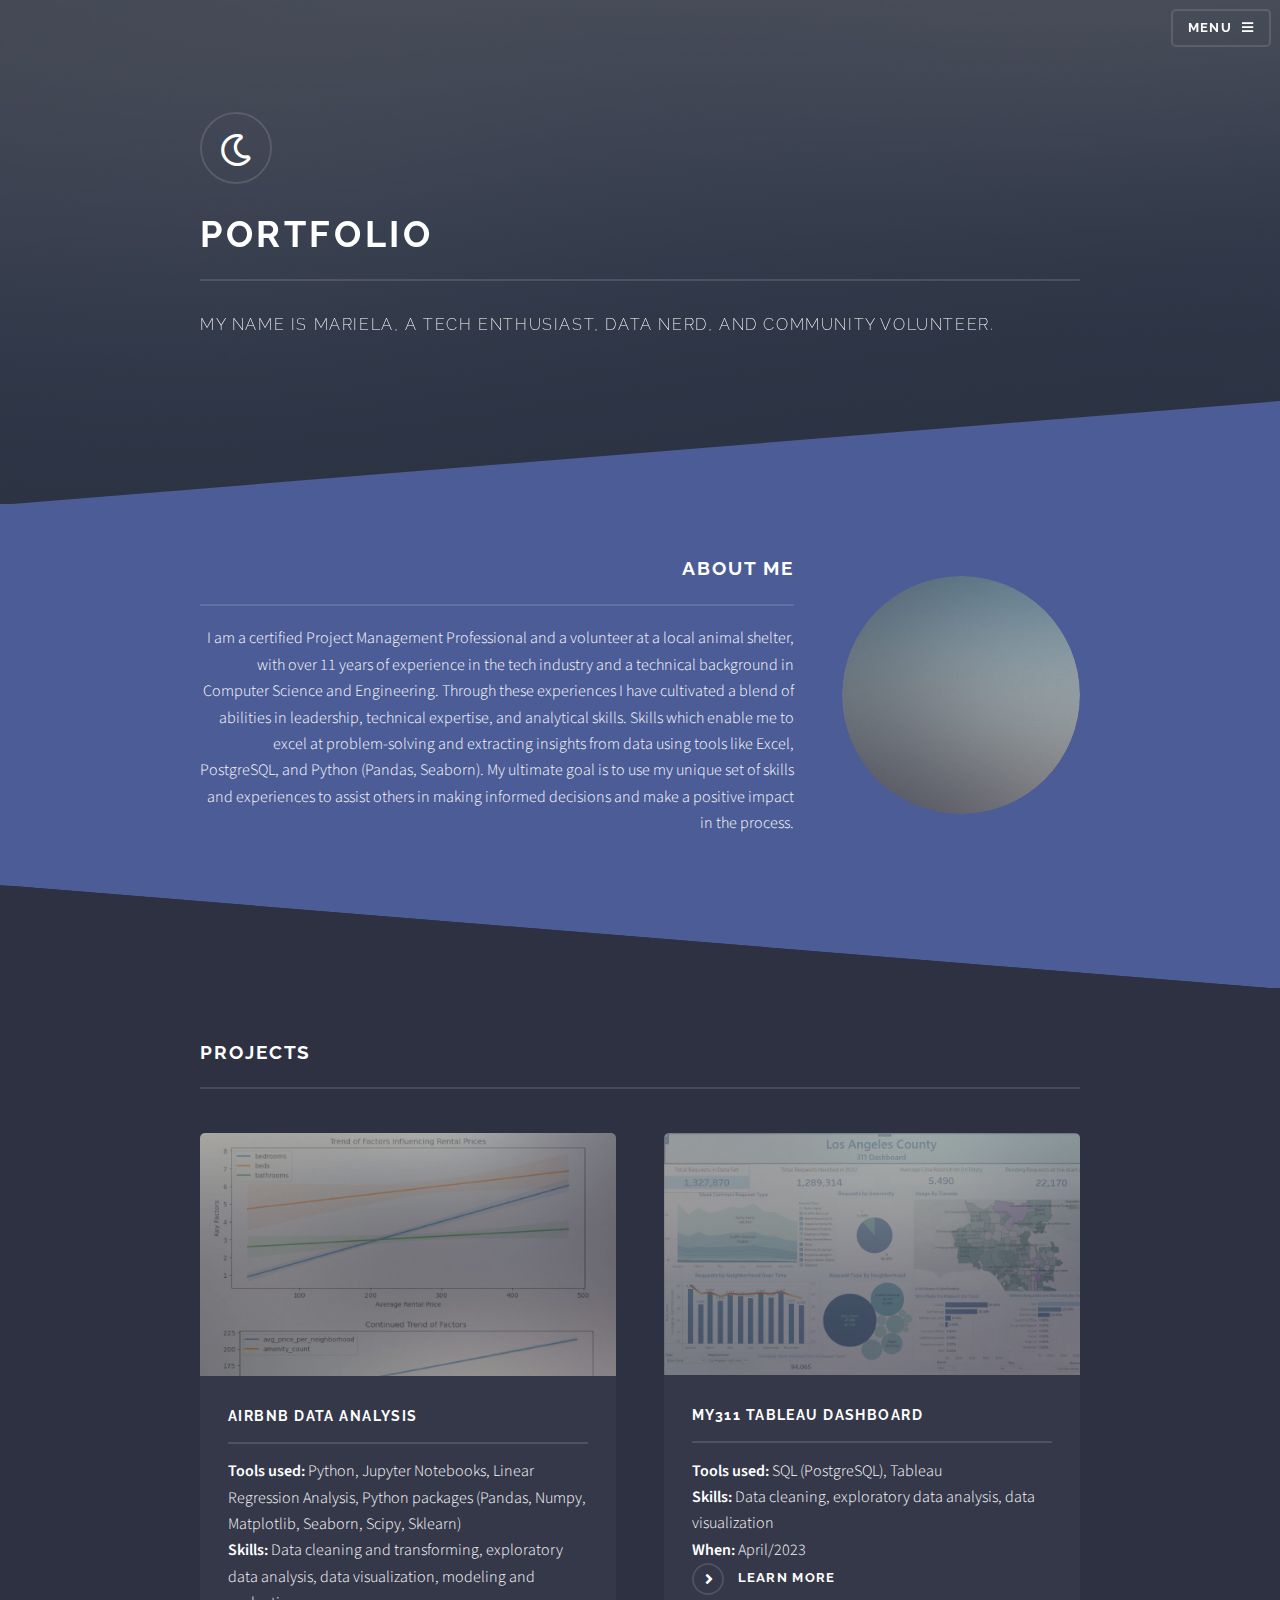
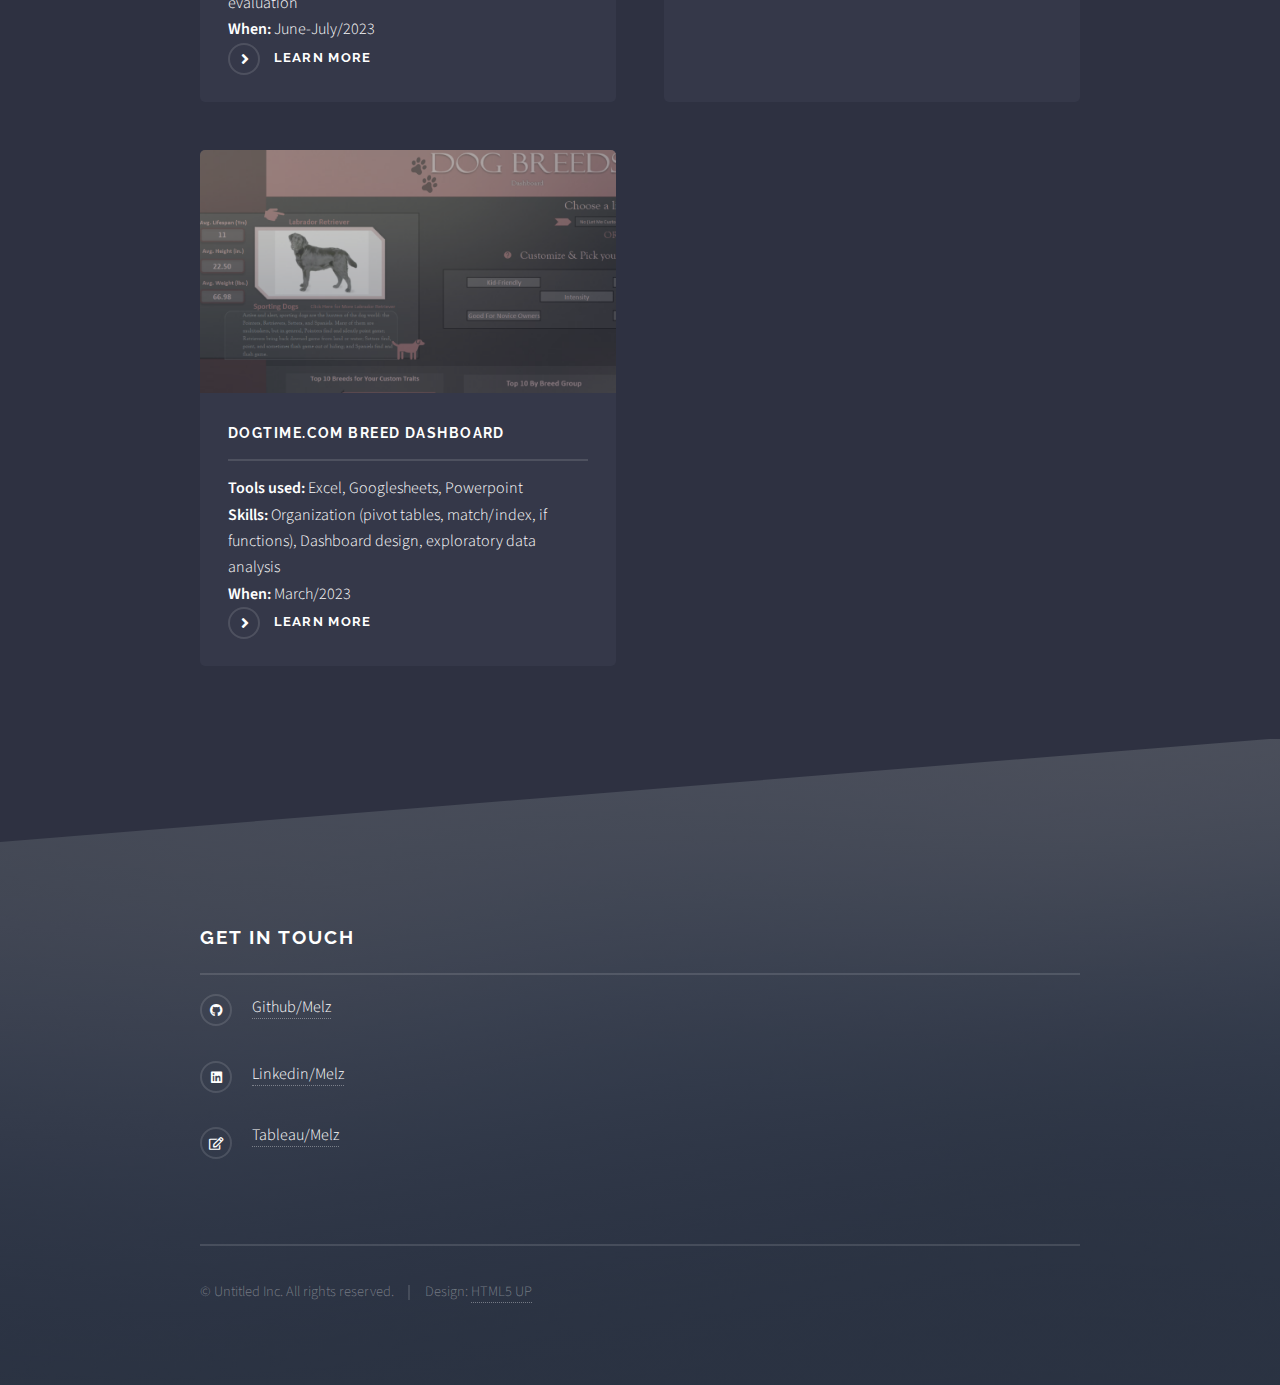
==== index.html @ 2d469fdf "html pages" ====
<!DOCTYPE HTML>
<!--
	Solid State by HTML5 UP
	html5up.net | @ajlkn
	Free for personal and commercial use under the CCA 3.0 license (html5up.net/license)
-->
<html>
	<head>
		<title>Melz Portfolio</title>
		<meta charset="utf-8" />
		<meta name="viewport" content="width=device-width, initial-scale=1, user-scalable=no" />
		<link rel="stylesheet" href="assets/css/main.css" />
		<link rel="stylesheet" href="https://cdnjs.cloudflare.com/ajax/libs/font-awesome/5.15.4/css/all.min.css">
		<noscript><link rel="stylesheet" href="assets/css/noscript.css" /></noscript>
	</head>
	<body class="is-preload">

		<!-- Page Wrapper -->
			<div id="page-wrapper">

				<!-- Header -->
					<header id="header" class="alt">
						<h1><a href="./">Home</a></h1>
						<nav>
							<a href="#menu">Menu</a>
						</nav>
					</header>

				<!-- Menu -->
					<nav id="menu">
						<div class="inner">
							<h2>Menu</h2>
							<ul class="links">
								<li><a href="/">Home</a></li>
								<li><a href="airbnb.html">AirBnB Analysis</a></li>
								<li><a href="my311.html">My311 Dashboard</a></li>
								<li><a href="BreedDashboard.html">DogTime Dashboard</a></li>
								<!-- <li><a href="elements.html">Elements</a></li>-->
								<!--<li><a href="#">Log In</a></li>-->
								<!--<li><a href="#">Sign Up</a></li>-->
							</ul>
							<a href="#" class="close">Close</a>
						</div>
					</nav>

				<!-- Banner -->
					<section id="banner">
						<div class="inner">
							<div class="logo"><span class="icon fa-moon"></span></div>
							<h2>Portfolio</h2>
							<p>My name is Mariela, a tech enthusiast, data nerd, and  community volunteer.</p>
						</div>
					</section>

				<!-- Wrapper -->
					<section id="wrapper">

						<!-- One -->
							<section id="one" class="wrapper spotlight style1">
								<div class="inner">
									<a href="#" class="image"><img src="images/pic02.jpg" alt="" /></a>
									<div class="content">
										<h2 class="major">About Me</h2>
										<p>I am a certified Project Management Professional and a volunteer at a local animal shelter, 
											with over 11 years of experience in the tech industry and a technical background in Computer Science 
											and Engineering. Through these experiences I have cultivated a blend of abilities in leadership, 
											technical expertise, and analytical skills. Skills which enable me to excel at problem-solving and extracting 
											insights from data using tools like Excel, PostgreSQL, and Python (Pandas, Seaborn). My ultimate goal is to use 
											my unique set of skills and experiences to assist others in making informed decisions and make a positive impact
											in the process.</p>
										<!--<a href="#" class="special">Learn more</a>-->
									</div>
								</div>
							</section>

						<!-- Two -->
							<!--<section id="two" class="wrapper alt spotlight style2">
								<div class="inner">
									<a href="#" class="image"><img src="images/pic02.jpg" alt="" /></a>
									<div class="content">
										<h2 class="major">Tempus adipiscing</h2>
										<p>Lorem ipsum dolor sit amet, etiam lorem adipiscing elit. Cras turpis ante, nullam sit amet turpis non, sollicitudin posuere urna. Mauris id tellus arcu. Nunc vehicula id nulla dignissim dapibus. Nullam ultrices, neque et faucibus viverra, ex nulla cursus.</p>
										<a href="#" class="special">Learn more</a>
									</div>
								</div>
							</section>-->

						<!-- Three -->
							<!--<section id="three" class="wrapper spotlight style3">
								<div class="inner">
									<a href="#" class="image"><img src="images/pic03.jpg" alt="" /></a>
									<div class="content">
										<h2 class="major">Nullam dignissim</h2>
										<p>Lorem ipsum dolor sit amet, etiam lorem adipiscing elit. Cras turpis ante, nullam sit amet turpis non, sollicitudin posuere urna. Mauris id tellus arcu. Nunc vehicula id nulla dignissim dapibus. Nullam ultrices, neque et faucibus viverra, ex nulla cursus.</p>
										<a href="#" class="special">Learn more</a>
									</div>
								</div>
							</section>-->

						<!-- Four -->
							<section id="four" class="wrapper alt style1">
								<div class="inner">
									<h2 class="major">Projects</h2>
									<!--<p>Cras mattis ante fermentum, malesuada neque vitae, eleifend erat. Phasellus non pulvinar erat. 
										Fusce tincidunt, nisl eget mattis egestas, purus ipsum consequat orci, sit amet lobortis lorem 
										lacus in tellus. Sed ac elementum arcu. Quisque placerat auctor laoreet.</p>-->
									<section class="features">
										<article>
											<a href="#"  target="_blank" class="image"><img src="images/airbnblogo2.png" alt="" /></a>
											<h3 class="major">AirBnb Data Analysis</h3>
											<b>Tools used:</b> Python, Jupyter Notebooks, Linear Regression Analysis, Python packages (Pandas, Numpy, Matplotlib, Seaborn, Scipy, Sklearn)
											<br><b>Skills:</b> Data cleaning and transforming, exploratory data analysis, data visualization, modeling and evaluation
											<br><b>When:</b> June-July/2023
											<a href="airbnb.html"  target="_blank" class="special">Learn more</a>
										</article>
										<article>
											<a href="https://public.tableau.com/app/profile/mariela.lopez/viz/my311_16806664034940/Dashboard1"  target="_blank" class="image"><img src="images/my311logo.png" alt="" /></a>
											<h3 class="major">My311 Tableau Dashboard</h3>
											<b>Tools used:</b> SQL (PostgreSQL), Tableau
											<br><b>Skills:</b> Data cleaning, exploratory data analysis, data visualization
											<br><b>When:</b> April/2023
											<a href="my311.html"  target="_blank" class="special">Learn more</a>
										</article>
										<article>
											<a href="BreedDashboard.html" target="_blank" class="image"><img src="images/DBlogo.png" alt="" /></a>
											<h3 class="major">DogTime.com Breed Dashboard</h3>
											<b>Tools used:</b> Excel, Googlesheets, Powerpoint
											<br><b>Skills:</b> Organization (pivot tables, match/index, if functions), Dashboard design, exploratory data analysis
											<br><b>When:</b> March/2023
											<a href="BreedDashboard.html"  target="_blank" class="special">Learn more</a>
										</article>
										<!--<article>
											<a href="#" class="image"><img src="images/pic07.jpg" alt="" /></a>
											<h3 class="major">Fusce consequat</h3>
											<p>Lorem ipsum dolor sit amet, consectetur adipiscing vehicula id nulla dignissim dapibus ultrices.</p>
											<a href="#" class="special">Learn more</a>
										</article>-->
									</section>
									<!-- <ul class="actions">
										<li><a href="#" class="button">Browse All</a></li>
									</ul>-->
								</div>
							</section>

					</section>

				<!-- Footer -->
					<section id="footer">
						<div class="inner">
							<h2 class="major">Get in touch</h2>
							<!--<p>Cras mattis ante fermentum, malesuada neque vitae, eleifend erat. Phasellus non pulvinar erat. Fusce tincidunt, nisl eget mattis egestas, purus ipsum consequat orci, sit amet lobortis lorem lacus in tellus. Sed ac elementum arcu. Quisque placerat auctor laoreet.</p>-->
							<!--<form method="post" action="#">
								<div class="fields">
									<div class="field">
										<label for="name">Name</label>
										<input type="text" name="name" id="name" />
									</div>
									<div class="field">
										<label for="email">Email</label>
										<input type="email" name="email" id="email" />
									</div>
									<div class="field">
										<label for="message">Message</label>
										<textarea name="message" id="message" rows="4"></textarea>
									</div>
								</div>
								<ul class="actions">
									<li><input type="submit" value="Send Message" /></li>
								</ul>
							</form>-->
							<ul class="contact">
								<!--<li class="icon solid fa-home">
									Untitled Inc<br />
									1234 Somewhere Road Suite #2894<br />
									Nashville, TN 00000-0000
								</li>-->
								<!--<li class="icon solid fa-phone">(000) 000-0000</li>-->
								<li class="icon brands fa-github"><a href="https://github.com/mlopez417">Github/Melz</a></li>
								<li class="icon brands fa-linkedin"><a href="https://www.linkedin.com/in/mariela-e-lopez/">Linkedin/Melz</a></li>
								<li class="icon fal fa-edit"><a href="https://public.tableau.com/app/profile/mariela.lopez">Tableau/Melz</a></li>
								<!--<li class="icon brands fa-facebook-f"><a href="#">facebook.com/untitled-tld</a></li>
								<li class="icon brands fa-instagram"><a href="#">instagram.com/untitled-tld</a></li>-->
							</ul>
							<ul class="copyright">
								<li>&copy; Untitled Inc. All rights reserved.</li><li>Design: <a href="http://html5up.net">HTML5 UP</a></li>
							</ul>
						</div>
					</section>

			</div>

		<!-- Scripts -->
			<script src="assets/js/jquery.min.js"></script>
			<script src="assets/js/jquery.scrollex.min.js"></script>
			<script src="assets/js/browser.min.js"></script>
			<script src="assets/js/breakpoints.min.js"></script>
			<script src="assets/js/util.js"></script>
			<script src="assets/js/main.js"></script>

	</body>
</html>
---- assets/css/main.css ----
@import url(fontawesome-all.min.css);
@import url("https://fonts.googleapis.com/css?family=Raleway:200,700|Source+Sans+Pro:300,600,300italic,600italic");

/*
	Solid State by HTML5 UP
	html5up.net | @ajlkn
	Free for personal and commercial use under the CCA 3.0 license (html5up.net/license)
*/

html, body, div, span, applet, object,
iframe, h1, h2, h3, h4, h5, h6, p, blockquote,
pre, a, abbr, acronym, address, big, cite,
code, del, dfn, em, img, ins, kbd, q, s, samp,
small, strike, strong, sub, sup, tt, var, b,
u, i, center, dl, dt, dd, ol, ul, li, fieldset,
form, label, legend, table, caption, tbody,
tfoot, thead, tr, th, td, article, aside,
canvas, details, embed, figure, figcaption,
footer, header, hgroup, menu, nav, output, ruby,
section, summary, time, mark, audio, video {
	margin: 0;
	padding: 0;
	border: 0;
	font-size: 100%;
	font: inherit;
	vertical-align: baseline;}

article, aside, details, figcaption, figure,
footer, header, hgroup, menu, nav, section {
	display: block;}

body {
	line-height: 1;
}

ol, ul {
	list-style: none;
}

blockquote, q {
	quotes: none;
}

	blockquote:before, blockquote:after, q:before, q:after {
		content: '';
		content: none;
	}

table {
	border-collapse: collapse;
	border-spacing: 0;
}

body {
	-webkit-text-size-adjust: none;
}

mark {
	background-color: transparent;
	color: inherit;
}

input::-moz-focus-inner {
	border: 0;
	padding: 0;
}

input, select, textarea {
	-moz-appearance: none;
	-webkit-appearance: none;
	-ms-appearance: none;
	appearance: none;
}

/* Basic */

	@-ms-viewport {
		width: device-width;
	}

	body {
		-ms-overflow-style: scrollbar;
	}

	@media screen and (max-width: 480px) {

		html, body {
			min-width: 320px;
		}

	}

	html {
		box-sizing: border-box;
	}

	*, *:before, *:after {
		box-sizing: inherit;
	}

	body {
		background-color: #2e3141;
		background-image: linear-gradient(to top, rgba(46, 49, 65, 0.8), rgba(46, 49, 65, 0.8)), url("../../images/Bannerimg3.jpg");
		background-size: auto,
 cover;
		background-attachment: fixed,
 fixed;
		background-position: center,
 center;
	}

		body.is-preload *, body.is-preload *:before, body.is-preload *:after {
			-moz-animation: none !important;
			-webkit-animation: none !important;
			-ms-animation: none !important;
			animation: none !important;
			-moz-transition: none !important;
			-webkit-transition: none !important;
			-ms-transition: none !important;
			transition: none !important;
		}

/* Type */

	body, input, select, textarea {
		color: #ffffff;
		font-family: "Source Sans Pro", Helvetica, sans-serif;
		font-size: 16.5pt;
		font-weight: 300;
		line-height: 1.65;
	}

		@media screen and (max-width: 1680px) {

			body, input, select, textarea {
				font-size: 13pt;
			}

		}

		@media screen and (max-width: 1280px) {

			body, input, select, textarea {
				font-size: 12pt;
			}

		}

		@media screen and (max-width: 980px) {

			body, input, select, textarea {
				font-size: 12pt;
			}

		}

		@media screen and (max-width: 736px) {

			body, input, select, textarea {
				font-size: 12pt;
			}

		}

		@media screen and (max-width: 480px) {

			body, input, select, textarea {
				font-size: 12pt;
			}

		}

	a {
		-moz-transition: color 0.2s ease-in-out, border-bottom-color 0.2s ease-in-out;
		-webkit-transition: color 0.2s ease-in-out, border-bottom-color 0.2s ease-in-out;
		-ms-transition: color 0.2s ease-in-out, border-bottom-color 0.2s ease-in-out;
		transition: color 0.2s ease-in-out, border-bottom-color 0.2s ease-in-out;
		border-bottom: dotted 1px rgba(255, 255, 255, 0.35);
		color: #ffffff;
		text-decoration: none;
	}

		a:hover {
			border-bottom-color: transparent;
			color: #ffffff !important;
		}

		a.special:not(.button) {
			text-decoration: none;
			border-bottom: 0;
			display: block;
			font-family: Raleway, Helvetica, sans-serif;
			font-size: 0.8em;
			font-weight: 700;
			letter-spacing: 0.1em;
			margin: 0 0 2em 0;
			text-transform: uppercase;
		}

			a.special:not(.button):before {
				-moz-osx-font-smoothing: grayscale;
				-webkit-font-smoothing: antialiased;
				display: inline-block;
				font-style: normal;
				font-variant: normal;
				text-rendering: auto;
				line-height: 1;
				text-transform: none !important;
				font-family: 'Font Awesome 5 Free';
				font-weight: 900;
			}

			a.special:not(.button):before {
				-moz-transition: background-color 0.2s ease-in-out;
				-webkit-transition: background-color 0.2s ease-in-out;
				-ms-transition: background-color 0.2s ease-in-out;
				transition: background-color 0.2s ease-in-out;
				border-radius: 100%;
				border: solid 2px rgba(255, 255, 255, 0.125);
				content: '\f105';
				display: inline-block;
				font-size: 1.25em;
				height: 2em;
				line-height: 1.75em;
				margin-right: 0.85em;
				text-align: center;
				text-indent: 0.15em;
				vertical-align: middle;
				width: 2em;
			}

			a.special:not(.button):hover:before {
				background-color: rgba(255, 255, 255, 0.025);
			}

			a.special:not(.button):active:before {
				background-color: rgba(255, 255, 255, 0.075);
			}

	strong, b {
		color: #ffffff;
		font-weight: 600;
	}

	em, i {
		font-style: italic;
	}

	p {
		margin: 0 0 2em 0;
	}

	h1, h2, h3, h4, h5, h6 {
		color: #ffffff;
		font-family: Raleway, Helvetica, sans-serif;
		font-weight: 700;
		letter-spacing: 0.1em;
		margin: 0 0 1em 0;
		text-transform: uppercase;
	}

		h1 a, h2 a, h3 a, h4 a, h5 a, h6 a {
			color: inherit;
			text-decoration: none;
			border-bottom: 0;
		}

		h1 span, h2 span, h3 span, h4 span, h5 span, h6 span {
			font-weight: 200;
		}

		h1.major, h2.major, h3.major, h4.major, h5.major, h6.major {
			padding-bottom: 1em;
			border-bottom: solid 2px rgba(255, 255, 255, 0.125);
		}

	h2 {
		font-size: 1.2em;
	}

	h3 {
		font-size: 0.9em;
	}

	h4 {
		font-size: 0.7em;
	}

	h5 {
		font-size: 0.7em;
	}

	h6 {
		font-size: 0.7em;
	}

	@media screen and (max-width: 736px) {

		h2 {
			font-size: 1em;
		}

		h3 {
			font-size: 0.8em;
		}

	}

	sub {
		font-size: 0.8em;
		position: relative;
		top: 0.5em;
	}

	sup {
		font-size: 0.8em;
		position: relative;
		top: -0.5em;
	}

	blockquote {
		border-left: solid 4px rgba(255, 255, 255, 0.125);
		font-style: italic;
		margin: 0 0 2em 0;
		padding: 0.5em 0 0.5em 2em;
	}

	code {
		background: rgba(255, 255, 255, 0.025);
		border-radius: 5px;
		border: solid 2px rgba(255, 255, 255, 0.125);
		font-family: "Courier New", monospace;
		font-size: 0.9em;
		margin: 0 0.25em;
		padding: 0.25em 0.65em;
	}

	pre {
		-webkit-overflow-scrolling: touch;
		font-family: "Courier New", monospace;
		font-size: 0.9em;
		margin: 0 0 2em 0;
	}

		pre code {
			display: block;
			line-height: 1.75em;
			padding: 1em 1.5em;
			overflow-x: auto;
		}

	hr {
		border: 0;
		border-bottom: solid 2px rgba(255, 255, 255, 0.125);
		margin: 2.5em 0;
	}

		hr.major {
			margin: 4em 0;
		}

	.align-left {
		text-align: left;
	}

	.align-center {
		text-align: center;
	}

	.align-right {
		text-align: right;
	}

/* Row */

	.row {
		display: flex;
		flex-wrap: wrap;
		box-sizing: border-box;
		align-items: stretch;
	}

		.row > * {
			box-sizing: border-box;
		}

		.row.gtr-uniform > * > :last-child {
			margin-bottom: 0;
		}

		.row.aln-left {
			justify-content: flex-start;
		}

		.row.aln-center {
			justify-content: center;
		}

		.row.aln-right {
			justify-content: flex-end;
		}

		.row.aln-top {
			align-items: flex-start;
		}

		.row.aln-middle {
			align-items: center;
		}

		.row.aln-bottom {
			align-items: flex-end;
		}

		.row > .imp {
			order: -1;
		}

		.row > .col-1 {
			width: 8.33333%;
		}

		.row > .off-1 {
			margin-left: 8.33333%;
		}

		.row > .col-2 {
			width: 16.66667%;
		}

		.row > .off-2 {
			margin-left: 16.66667%;
		}

		.row > .col-3 {
			width: 25%;
		}

		.row > .off-3 {
			margin-left: 25%;
		}

		.row > .col-4 {
			width: 33.33333%;
		}

		.row > .off-4 {
			margin-left: 33.33333%;
		}

		.row > .col-5 {
			width: 41.66667%;
		}

		.row > .off-5 {
			margin-left: 41.66667%;
		}

		.row > .col-6 {
			width: 50%;
		}

		.row > .off-6 {
			margin-left: 50%;
		}

		.row > .col-7 {
			width: 58.33333%;
		}

		.row > .off-7 {
			margin-left: 58.33333%;
		}

		.row > .col-8 {
			width: 66.66667%;
		}

		.row > .off-8 {
			margin-left: 66.66667%;
		}

		.row > .col-9 {
			width: 75%;
		}

		.row > .off-9 {
			margin-left: 75%;
		}

		.row > .col-10 {
			width: 83.33333%;
		}

		.row > .off-10 {
			margin-left: 83.33333%;
		}

		.row > .col-11 {
			width: 91.66667%;
		}

		.row > .off-11 {
			margin-left: 91.66667%;
		}

		.row > .col-12 {
			width: 100%;
		}

		.row > .off-12 {
			margin-left: 100%;
		}

		.row.gtr-0 {
			margin-top: 0;
			margin-left: 0em;
		}

			.row.gtr-0 > * {
				padding: 0 0 0 0em;
			}

			.row.gtr-0.gtr-uniform {
				margin-top: 0em;
			}

				.row.gtr-0.gtr-uniform > * {
					padding-top: 0em;
				}

		.row.gtr-25 {
			margin-top: 0;
			margin-left: -0.4375em;
		}

			.row.gtr-25 > * {
				padding: 0 0 0 0.4375em;
			}

			.row.gtr-25.gtr-uniform {
				margin-top: -0.4375em;
			}

				.row.gtr-25.gtr-uniform > * {
					padding-top: 0.4375em;
				}

		.row.gtr-50 {
			margin-top: 0;
			margin-left: -0.875em;
		}

			.row.gtr-50 > * {
				padding: 0 0 0 0.875em;
			}

			.row.gtr-50.gtr-uniform {
				margin-top: -0.875em;
			}

				.row.gtr-50.gtr-uniform > * {
					padding-top: 0.875em;
				}

		.row {
			margin-top: 0;
			margin-left: -1.75em;
		}

			.row > * {
				padding: 0 0 0 1.75em;
			}

			.row.gtr-uniform {
				margin-top: -1.75em;
			}

				.row.gtr-uniform > * {
					padding-top: 1.75em;
				}

		.row.gtr-150 {
			margin-top: 0;
			margin-left: -2.625em;
		}

			.row.gtr-150 > * {
				padding: 0 0 0 2.625em;
			}

			.row.gtr-150.gtr-uniform {
				margin-top: -2.625em;
			}

				.row.gtr-150.gtr-uniform > * {
					padding-top: 2.625em;
				}

		.row.gtr-200 {
			margin-top: 0;
			margin-left: -3.5em;
		}

			.row.gtr-200 > * {
				padding: 0 0 0 3.5em;
			}

			.row.gtr-200.gtr-uniform {
				margin-top: -3.5em;
			}

				.row.gtr-200.gtr-uniform > * {
					padding-top: 3.5em;
				}

		@media screen and (max-width: 1680px) {

			.row {
				display: flex;
				flex-wrap: wrap;
				box-sizing: border-box;
				align-items: stretch;
			}

				.row > * {
					box-sizing: border-box;
				}

				.row.gtr-uniform > * > :last-child {
					margin-bottom: 0;
				}

				.row.aln-left {
					justify-content: flex-start;
				}

				.row.aln-center {
					justify-content: center;
				}

				.row.aln-right {
					justify-content: flex-end;
				}

				.row.aln-top {
					align-items: flex-start;
				}

				.row.aln-middle {
					align-items: center;
				}

				.row.aln-bottom {
					align-items: flex-end;
				}

				.row > .imp-xlarge {
					order: -1;
				}

				.row > .col-1-xlarge {
					width: 8.33333%;
				}

				.row > .off-1-xlarge {
					margin-left: 8.33333%;
				}

				.row > .col-2-xlarge {
					width: 16.66667%;
				}

				.row > .off-2-xlarge {
					margin-left: 16.66667%;
				}

				.row > .col-3-xlarge {
					width: 25%;
				}

				.row > .off-3-xlarge {
					margin-left: 25%;
				}

				.row > .col-4-xlarge {
					width: 33.33333%;
				}

				.row > .off-4-xlarge {
					margin-left: 33.33333%;
				}

				.row > .col-5-xlarge {
					width: 41.66667%;
				}

				.row > .off-5-xlarge {
					margin-left: 41.66667%;
				}

				.row > .col-6-xlarge {
					width: 50%;
				}

				.row > .off-6-xlarge {
					margin-left: 50%;
				}

				.row > .col-7-xlarge {
					width: 58.33333%;
				}

				.row > .off-7-xlarge {
					margin-left: 58.33333%;
				}

				.row > .col-8-xlarge {
					width: 66.66667%;
				}

				.row > .off-8-xlarge {
					margin-left: 66.66667%;
				}

				.row > .col-9-xlarge {
					width: 75%;
				}

				.row > .off-9-xlarge {
					margin-left: 75%;
				}

				.row > .col-10-xlarge {
					width: 83.33333%;
				}

				.row > .off-10-xlarge {
					margin-left: 83.33333%;
				}

				.row > .col-11-xlarge {
					width: 91.66667%;
				}

				.row > .off-11-xlarge {
					margin-left: 91.66667%;
				}

				.row > .col-12-xlarge {
					width: 100%;
				}

				.row > .off-12-xlarge {
					margin-left: 100%;
				}

				.row.gtr-0 {
					margin-top: 0;
					margin-left: 0em;
				}

					.row.gtr-0 > * {
						padding: 0 0 0 0em;
					}

					.row.gtr-0.gtr-uniform {
						margin-top: 0em;
					}

						.row.gtr-0.gtr-uniform > * {
							padding-top: 0em;
						}

				.row.gtr-25 {
					margin-top: 0;
					margin-left: -0.4375em;
				}

					.row.gtr-25 > * {
						padding: 0 0 0 0.4375em;
					}

					.row.gtr-25.gtr-uniform {
						margin-top: -0.4375em;
					}

						.row.gtr-25.gtr-uniform > * {
							padding-top: 0.4375em;
						}

				.row.gtr-50 {
					margin-top: 0;
					margin-left: -0.875em;
				}

					.row.gtr-50 > * {
						padding: 0 0 0 0.875em;
					}

					.row.gtr-50.gtr-uniform {
						margin-top: -0.875em;
					}

						.row.gtr-50.gtr-uniform > * {
							padding-top: 0.875em;
						}

				.row {
					margin-top: 0;
					margin-left: -1.75em;
				}

					.row > * {
						padding: 0 0 0 1.75em;
					}

					.row.gtr-uniform {
						margin-top: -1.75em;
					}

						.row.gtr-uniform > * {
							padding-top: 1.75em;
						}

				.row.gtr-150 {
					margin-top: 0;
					margin-left: -2.625em;
				}

					.row.gtr-150 > * {
						padding: 0 0 0 2.625em;
					}

					.row.gtr-150.gtr-uniform {
						margin-top: -2.625em;
					}

						.row.gtr-150.gtr-uniform > * {
							padding-top: 2.625em;
						}

				.row.gtr-200 {
					margin-top: 0;
					margin-left: -3.5em;
				}

					.row.gtr-200 > * {
						padding: 0 0 0 3.5em;
					}

					.row.gtr-200.gtr-uniform {
						margin-top: -3.5em;
					}

						.row.gtr-200.gtr-uniform > * {
							padding-top: 3.5em;
						}

		}

		@media screen and (max-width: 1280px) {

			.row {
				display: flex;
				flex-wrap: wrap;
				box-sizing: border-box;
				align-items: stretch;
			}

				.row > * {
					box-sizing: border-box;
				}

				.row.gtr-uniform > * > :last-child {
					margin-bottom: 0;
				}

				.row.aln-left {
					justify-content: flex-start;
				}

				.row.aln-center {
					justify-content: center;
				}

				.row.aln-right {
					justify-content: flex-end;
				}

				.row.aln-top {
					align-items: flex-start;
				}

				.row.aln-middle {
					align-items: center;
				}

				.row.aln-bottom {
					align-items: flex-end;
				}

				.row > .imp-large {
					order: -1;
				}

				.row > .col-1-large {
					width: 8.33333%;
				}

				.row > .off-1-large {
					margin-left: 8.33333%;
				}

				.row > .col-2-large {
					width: 16.66667%;
				}

				.row > .off-2-large {
					margin-left: 16.66667%;
				}

				.row > .col-3-large {
					width: 25%;
				}

				.row > .off-3-large {
					margin-left: 25%;
				}

				.row > .col-4-large {
					width: 33.33333%;
				}

				.row > .off-4-large {
					margin-left: 33.33333%;
				}

				.row > .col-5-large {
					width: 41.66667%;
				}

				.row > .off-5-large {
					margin-left: 41.66667%;
				}

				.row > .col-6-large {
					width: 50%;
				}

				.row > .off-6-large {
					margin-left: 50%;
				}

				.row > .col-7-large {
					width: 58.33333%;
				}

				.row > .off-7-large {
					margin-left: 58.33333%;
				}

				.row > .col-8-large {
					width: 66.66667%;
				}

				.row > .off-8-large {
					margin-left: 66.66667%;
				}

				.row > .col-9-large {
					width: 75%;
				}

				.row > .off-9-large {
					margin-left: 75%;
				}

				.row > .col-10-large {
					width: 83.33333%;
				}

				.row > .off-10-large {
					margin-left: 83.33333%;
				}

				.row > .col-11-large {
					width: 91.66667%;
				}

				.row > .off-11-large {
					margin-left: 91.66667%;
				}

				.row > .col-12-large {
					width: 100%;
				}

				.row > .off-12-large {
					margin-left: 100%;
				}

				.row.gtr-0 {
					margin-top: 0;
					margin-left: 0em;
				}

					.row.gtr-0 > * {
						padding: 0 0 0 0em;
					}

					.row.gtr-0.gtr-uniform {
						margin-top: 0em;
					}

						.row.gtr-0.gtr-uniform > * {
							padding-top: 0em;
						}

				.row.gtr-25 {
					margin-top: 0;
					margin-left: -0.4375em;
				}

					.row.gtr-25 > * {
						padding: 0 0 0 0.4375em;
					}

					.row.gtr-25.gtr-uniform {
						margin-top: -0.4375em;
					}

						.row.gtr-25.gtr-uniform > * {
							padding-top: 0.4375em;
						}

				.row.gtr-50 {
					margin-top: 0;
					margin-left: -0.875em;
				}

					.row.gtr-50 > * {
						padding: 0 0 0 0.875em;
					}

					.row.gtr-50.gtr-uniform {
						margin-top: -0.875em;
					}

						.row.gtr-50.gtr-uniform > * {
							padding-top: 0.875em;
						}

				.row {
					margin-top: 0;
					margin-left: -1.75em;
				}

					.row > * {
						padding: 0 0 0 1.75em;
					}

					.row.gtr-uniform {
						margin-top: -1.75em;
					}

						.row.gtr-uniform > * {
							padding-top: 1.75em;
						}

				.row.gtr-150 {
					margin-top: 0;
					margin-left: -2.625em;
				}

					.row.gtr-150 > * {
						padding: 0 0 0 2.625em;
					}

					.row.gtr-150.gtr-uniform {
						margin-top: -2.625em;
					}

						.row.gtr-150.gtr-uniform > * {
							padding-top: 2.625em;
						}

				.row.gtr-200 {
					margin-top: 0;
					margin-left: -3.5em;
				}

					.row.gtr-200 > * {
						padding: 0 0 0 3.5em;
					}

					.row.gtr-200.gtr-uniform {
						margin-top: -3.5em;
					}

						.row.gtr-200.gtr-uniform > * {
							padding-top: 3.5em;
						}

		}

		@media screen and (max-width: 980px) {

			.row {
				display: flex;
				flex-wrap: wrap;
				box-sizing: border-box;
				align-items: stretch;
			}

				.row > * {
					box-sizing: border-box;
				}

				.row.gtr-uniform > * > :last-child {
					margin-bottom: 0;
				}

				.row.aln-left {
					justify-content: flex-start;
				}

				.row.aln-center {
					justify-content: center;
				}

				.row.aln-right {
					justify-content: flex-end;
				}

				.row.aln-top {
					align-items: flex-start;
				}

				.row.aln-middle {
					align-items: center;
				}

				.row.aln-bottom {
					align-items: flex-end;
				}

				.row > .imp-medium {
					order: -1;
				}

				.row > .col-1-medium {
					width: 8.33333%;
				}

				.row > .off-1-medium {
					margin-left: 8.33333%;
				}

				.row > .col-2-medium {
					width: 16.66667%;
				}

				.row > .off-2-medium {
					margin-left: 16.66667%;
				}

				.row > .col-3-medium {
					width: 25%;
				}

				.row > .off-3-medium {
					margin-left: 25%;
				}

				.row > .col-4-medium {
					width: 33.33333%;
				}

				.row > .off-4-medium {
					margin-left: 33.33333%;
				}

				.row > .col-5-medium {
					width: 41.66667%;
				}

				.row > .off-5-medium {
					margin-left: 41.66667%;
				}

				.row > .col-6-medium {
					width: 50%;
				}

				.row > .off-6-medium {
					margin-left: 50%;
				}

				.row > .col-7-medium {
					width: 58.33333%;
				}

				.row > .off-7-medium {
					margin-left: 58.33333%;
				}

				.row > .col-8-medium {
					width: 66.66667%;
				}

				.row > .off-8-medium {
					margin-left: 66.66667%;
				}

				.row > .col-9-medium {
					width: 75%;
				}

				.row > .off-9-medium {
					margin-left: 75%;
				}

				.row > .col-10-medium {
					width: 83.33333%;
				}

				.row > .off-10-medium {
					margin-left: 83.33333%;
				}

				.row > .col-11-medium {
					width: 91.66667%;
				}

				.row > .off-11-medium {
					margin-left: 91.66667%;
				}

				.row > .col-12-medium {
					width: 100%;
				}

				.row > .off-12-medium {
					margin-left: 100%;
				}

				.row.gtr-0 {
					margin-top: 0;
					margin-left: 0em;
				}

					.row.gtr-0 > * {
						padding: 0 0 0 0em;
					}

					.row.gtr-0.gtr-uniform {
						margin-top: 0em;
					}

						.row.gtr-0.gtr-uniform > * {
							padding-top: 0em;
						}

				.row.gtr-25 {
					margin-top: 0;
					margin-left: -0.4375em;
				}

					.row.gtr-25 > * {
						padding: 0 0 0 0.4375em;
					}

					.row.gtr-25.gtr-uniform {
						margin-top: -0.4375em;
					}

						.row.gtr-25.gtr-uniform > * {
							padding-top: 0.4375em;
						}

				.row.gtr-50 {
					margin-top: 0;
					margin-left: -0.875em;
				}

					.row.gtr-50 > * {
						padding: 0 0 0 0.875em;
					}

					.row.gtr-50.gtr-uniform {
						margin-top: -0.875em;
					}

						.row.gtr-50.gtr-uniform > * {
							padding-top: 0.875em;
						}

				.row {
					margin-top: 0;
					margin-left: -1.75em;
				}

					.row > * {
						padding: 0 0 0 1.75em;
					}

					.row.gtr-uniform {
						margin-top: -1.75em;
					}

						.row.gtr-uniform > * {
							padding-top: 1.75em;
						}

				.row.gtr-150 {
					margin-top: 0;
					margin-left: -2.625em;
				}

					.row.gtr-150 > * {
						padding: 0 0 0 2.625em;
					}

					.row.gtr-150.gtr-uniform {
						margin-top: -2.625em;
					}

						.row.gtr-150.gtr-uniform > * {
							padding-top: 2.625em;
						}

				.row.gtr-200 {
					margin-top: 0;
					margin-left: -3.5em;
				}

					.row.gtr-200 > * {
						padding: 0 0 0 3.5em;
					}

					.row.gtr-200.gtr-uniform {
						margin-top: -3.5em;
					}

						.row.gtr-200.gtr-uniform > * {
							padding-top: 3.5em;
						}

		}

		@media screen and (max-width: 736px) {

			.row {
				display: flex;
				flex-wrap: wrap;
				box-sizing: border-box;
				align-items: stretch;
			}

				.row > * {
					box-sizing: border-box;
				}

				.row.gtr-uniform > * > :last-child {
					margin-bottom: 0;
				}

				.row.aln-left {
					justify-content: flex-start;
				}

				.row.aln-center {
					justify-content: center;
				}

				.row.aln-right {
					justify-content: flex-end;
				}

				.row.aln-top {
					align-items: flex-start;
				}

				.row.aln-middle {
					align-items: center;
				}

				.row.aln-bottom {
					align-items: flex-end;
				}

				.row > .imp-small {
					order: -1;
				}

				.row > .col-1-small {
					width: 8.33333%;
				}

				.row > .off-1-small {
					margin-left: 8.33333%;
				}

				.row > .col-2-small {
					width: 16.66667%;
				}

				.row > .off-2-small {
					margin-left: 16.66667%;
				}

				.row > .col-3-small {
					width: 25%;
				}

				.row > .off-3-small {
					margin-left: 25%;
				}

				.row > .col-4-small {
					width: 33.33333%;
				}

				.row > .off-4-small {
					margin-left: 33.33333%;
				}

				.row > .col-5-small {
					width: 41.66667%;
				}

				.row > .off-5-small {
					margin-left: 41.66667%;
				}

				.row > .col-6-small {
					width: 50%;
				}

				.row > .off-6-small {
					margin-left: 50%;
				}

				.row > .col-7-small {
					width: 58.33333%;
				}

				.row > .off-7-small {
					margin-left: 58.33333%;
				}

				.row > .col-8-small {
					width: 66.66667%;
				}

				.row > .off-8-small {
					margin-left: 66.66667%;
				}

				.row > .col-9-small {
					width: 75%;
				}

				.row > .off-9-small {
					margin-left: 75%;
				}

				.row > .col-10-small {
					width: 83.33333%;
				}

				.row > .off-10-small {
					margin-left: 83.33333%;
				}

				.row > .col-11-small {
					width: 91.66667%;
				}

				.row > .off-11-small {
					margin-left: 91.66667%;
				}

				.row > .col-12-small {
					width: 100%;
				}

				.row > .off-12-small {
					margin-left: 100%;
				}

				.row.gtr-0 {
					margin-top: 0;
					margin-left: 0em;
				}

					.row.gtr-0 > * {
						padding: 0 0 0 0em;
					}

					.row.gtr-0.gtr-uniform {
						margin-top: 0em;
					}

						.row.gtr-0.gtr-uniform > * {
							padding-top: 0em;
						}

				.row.gtr-25 {
					margin-top: 0;
					margin-left: -0.3125em;
				}

					.row.gtr-25 > * {
						padding: 0 0 0 0.3125em;
					}

					.row.gtr-25.gtr-uniform {
						margin-top: -0.3125em;
					}

						.row.gtr-25.gtr-uniform > * {
							padding-top: 0.3125em;
						}

				.row.gtr-50 {
					margin-top: 0;
					margin-left: -0.625em;
				}

					.row.gtr-50 > * {
						padding: 0 0 0 0.625em;
					}

					.row.gtr-50.gtr-uniform {
						margin-top: -0.625em;
					}

						.row.gtr-50.gtr-uniform > * {
							padding-top: 0.625em;
						}

				.row {
					margin-top: 0;
					margin-left: -1.25em;
				}

					.row > * {
						padding: 0 0 0 1.25em;
					}

					.row.gtr-uniform {
						margin-top: -1.25em;
					}

						.row.gtr-uniform > * {
							padding-top: 1.25em;
						}

				.row.gtr-150 {
					margin-top: 0;
					margin-left: -1.875em;
				}

					.row.gtr-150 > * {
						padding: 0 0 0 1.875em;
					}

					.row.gtr-150.gtr-uniform {
						margin-top: -1.875em;
					}

						.row.gtr-150.gtr-uniform > * {
							padding-top: 1.875em;
						}

				.row.gtr-200 {
					margin-top: 0;
					margin-left: -2.5em;
				}

					.row.gtr-200 > * {
						padding: 0 0 0 2.5em;
					}

					.row.gtr-200.gtr-uniform {
						margin-top: -2.5em;
					}

						.row.gtr-200.gtr-uniform > * {
							padding-top: 2.5em;
						}

		}

		@media screen and (max-width: 480px) {

			.row {
				display: flex;
				flex-wrap: wrap;
				box-sizing: border-box;
				align-items: stretch;
			}

				.row > * {
					box-sizing: border-box;
				}

				.row.gtr-uniform > * > :last-child {
					margin-bottom: 0;
				}

				.row.aln-left {
					justify-content: flex-start;
				}

				.row.aln-center {
					justify-content: center;
				}

				.row.aln-right {
					justify-content: flex-end;
				}

				.row.aln-top {
					align-items: flex-start;
				}

				.row.aln-middle {
					align-items: center;
				}

				.row.aln-bottom {
					align-items: flex-end;
				}

				.row > .imp-xsmall {
					order: -1;
				}

				.row > .col-1-xsmall {
					width: 8.33333%;
				}

				.row > .off-1-xsmall {
					margin-left: 8.33333%;
				}

				.row > .col-2-xsmall {
					width: 16.66667%;
				}

				.row > .off-2-xsmall {
					margin-left: 16.66667%;
				}

				.row > .col-3-xsmall {
					width: 25%;
				}

				.row > .off-3-xsmall {
					margin-left: 25%;
				}

				.row > .col-4-xsmall {
					width: 33.33333%;
				}

				.row > .off-4-xsmall {
					margin-left: 33.33333%;
				}

				.row > .col-5-xsmall {
					width: 41.66667%;
				}

				.row > .off-5-xsmall {
					margin-left: 41.66667%;
				}

				.row > .col-6-xsmall {
					width: 50%;
				}

				.row > .off-6-xsmall {
					margin-left: 50%;
				}

				.row > .col-7-xsmall {
					width: 58.33333%;
				}

				.row > .off-7-xsmall {
					margin-left: 58.33333%;
				}

				.row > .col-8-xsmall {
					width: 66.66667%;
				}

				.row > .off-8-xsmall {
					margin-left: 66.66667%;
				}

				.row > .col-9-xsmall {
					width: 75%;
				}

				.row > .off-9-xsmall {
					margin-left: 75%;
				}

				.row > .col-10-xsmall {
					width: 83.33333%;
				}

				.row > .off-10-xsmall {
					margin-left: 83.33333%;
				}

				.row > .col-11-xsmall {
					width: 91.66667%;
				}

				.row > .off-11-xsmall {
					margin-left: 91.66667%;
				}

				.row > .col-12-xsmall {
					width: 100%;
				}

				.row > .off-12-xsmall {
					margin-left: 100%;
				}

				.row.gtr-0 {
					margin-top: 0;
					margin-left: 0em;
				}

					.row.gtr-0 > * {
						padding: 0 0 0 0em;
					}

					.row.gtr-0.gtr-uniform {
						margin-top: 0em;
					}

						.row.gtr-0.gtr-uniform > * {
							padding-top: 0em;
						}

				.row.gtr-25 {
					margin-top: 0;
					margin-left: -0.3125em;
				}

					.row.gtr-25 > * {
						padding: 0 0 0 0.3125em;
					}

					.row.gtr-25.gtr-uniform {
						margin-top: -0.3125em;
					}

						.row.gtr-25.gtr-uniform > * {
							padding-top: 0.3125em;
						}

				.row.gtr-50 {
					margin-top: 0;
					margin-left: -0.625em;
				}

					.row.gtr-50 > * {
						padding: 0 0 0 0.625em;
					}

					.row.gtr-50.gtr-uniform {
						margin-top: -0.625em;
					}

						.row.gtr-50.gtr-uniform > * {
							padding-top: 0.625em;
						}

				.row {
					margin-top: 0;
					margin-left: -1.25em;
				}

					.row > * {
						padding: 0 0 0 1.25em;
					}

					.row.gtr-uniform {
						margin-top: -1.25em;
					}

						.row.gtr-uniform > * {
							padding-top: 1.25em;
						}

				.row.gtr-150 {
					margin-top: 0;
					margin-left: -1.875em;
				}

					.row.gtr-150 > * {
						padding: 0 0 0 1.875em;
					}

					.row.gtr-150.gtr-uniform {
						margin-top: -1.875em;
					}

						.row.gtr-150.gtr-uniform > * {
							padding-top: 1.875em;
						}

				.row.gtr-200 {
					margin-top: 0;
					margin-left: -2.5em;
				}

					.row.gtr-200 > * {
						padding: 0 0 0 2.5em;
					}

					.row.gtr-200.gtr-uniform {
						margin-top: -2.5em;
					}

						.row.gtr-200.gtr-uniform > * {
							padding-top: 2.5em;
						}

		}

		@media screen and (max-width: 360px) {

			.row {
				display: flex;
				flex-wrap: wrap;
				box-sizing: border-box;
				align-items: stretch;
			}

				.row > * {
					box-sizing: border-box;
				}

				.row.gtr-uniform > * > :last-child {
					margin-bottom: 0;
				}

				.row.aln-left {
					justify-content: flex-start;
				}

				.row.aln-center {
					justify-content: center;
				}

				.row.aln-right {
					justify-content: flex-end;
				}

				.row.aln-top {
					align-items: flex-start;
				}

				.row.aln-middle {
					align-items: center;
				}

				.row.aln-bottom {
					align-items: flex-end;
				}

				.row > .imp-xxsmall {
					order: -1;
				}

				.row > .col-1-xxsmall {
					width: 8.33333%;
				}

				.row > .off-1-xxsmall {
					margin-left: 8.33333%;
				}

				.row > .col-2-xxsmall {
					width: 16.66667%;
				}

				.row > .off-2-xxsmall {
					margin-left: 16.66667%;
				}

				.row > .col-3-xxsmall {
					width: 25%;
				}

				.row > .off-3-xxsmall {
					margin-left: 25%;
				}

				.row > .col-4-xxsmall {
					width: 33.33333%;
				}

				.row > .off-4-xxsmall {
					margin-left: 33.33333%;
				}

				.row > .col-5-xxsmall {
					width: 41.66667%;
				}

				.row > .off-5-xxsmall {
					margin-left: 41.66667%;
				}

				.row > .col-6-xxsmall {
					width: 50%;
				}

				.row > .off-6-xxsmall {
					margin-left: 50%;
				}

				.row > .col-7-xxsmall {
					width: 58.33333%;
				}

				.row > .off-7-xxsmall {
					margin-left: 58.33333%;
				}

				.row > .col-8-xxsmall {
					width: 66.66667%;
				}

				.row > .off-8-xxsmall {
					margin-left: 66.66667%;
				}

				.row > .col-9-xxsmall {
					width: 75%;
				}

				.row > .off-9-xxsmall {
					margin-left: 75%;
				}

				.row > .col-10-xxsmall {
					width: 83.33333%;
				}

				.row > .off-10-xxsmall {
					margin-left: 83.33333%;
				}

				.row > .col-11-xxsmall {
					width: 91.66667%;
				}

				.row > .off-11-xxsmall {
					margin-left: 91.66667%;
				}

				.row > .col-12-xxsmall {
					width: 100%;
				}

				.row > .off-12-xxsmall {
					margin-left: 100%;
				}

				.row.gtr-0 {
					margin-top: 0;
					margin-left: 0em;
				}

					.row.gtr-0 > * {
						padding: 0 0 0 0em;
					}

					.row.gtr-0.gtr-uniform {
						margin-top: 0em;
					}

						.row.gtr-0.gtr-uniform > * {
							padding-top: 0em;
						}

				.row.gtr-25 {
					margin-top: 0;
					margin-left: -0.3125em;
				}

					.row.gtr-25 > * {
						padding: 0 0 0 0.3125em;
					}

					.row.gtr-25.gtr-uniform {
						margin-top: -0.3125em;
					}

						.row.gtr-25.gtr-uniform > * {
							padding-top: 0.3125em;
						}

				.row.gtr-50 {
					margin-top: 0;
					margin-left: -0.625em;
				}

					.row.gtr-50 > * {
						padding: 0 0 0 0.625em;
					}

					.row.gtr-50.gtr-uniform {
						margin-top: -0.625em;
					}

						.row.gtr-50.gtr-uniform > * {
							padding-top: 0.625em;
						}

				.row {
					margin-top: 0;
					margin-left: -1.25em;
				}

					.row > * {
						padding: 0 0 0 1.25em;
					}

					.row.gtr-uniform {
						margin-top: -1.25em;
					}

						.row.gtr-uniform > * {
							padding-top: 1.25em;
						}

				.row.gtr-150 {
					margin-top: 0;
					margin-left: -1.875em;
				}

					.row.gtr-150 > * {
						padding: 0 0 0 1.875em;
					}

					.row.gtr-150.gtr-uniform {
						margin-top: -1.875em;
					}

						.row.gtr-150.gtr-uniform > * {
							padding-top: 1.875em;
						}

				.row.gtr-200 {
					margin-top: 0;
					margin-left: -2.5em;
				}

					.row.gtr-200 > * {
						padding: 0 0 0 2.5em;
					}

					.row.gtr-200.gtr-uniform {
						margin-top: -2.5em;
					}

						.row.gtr-200.gtr-uniform > * {
							padding-top: 2.5em;
						}

		}

/* Section/Article */

	section.special, article.special {
		text-align: center;
	}

/* Form */

	form {
		margin: 0 0 2em 0;
	}

		form > :last-child {
			margin-bottom: 0;
		}

		form > .fields {
			display: -moz-flex;
			display: -webkit-flex;
			display: -ms-flex;
			display: flex;
			-moz-flex-wrap: wrap;
			-webkit-flex-wrap: wrap;
			-ms-flex-wrap: wrap;
			flex-wrap: wrap;
			width: calc(100% + 3em);
			margin: -1.5em 0 2em -1.5em;
		}

			form > .fields > .field {
				-moz-flex-grow: 0;
				-webkit-flex-grow: 0;
				-ms-flex-grow: 0;
				flex-grow: 0;
				-moz-flex-shrink: 0;
				-webkit-flex-shrink: 0;
				-ms-flex-shrink: 0;
				flex-shrink: 0;
				padding: 1.5em 0 0 1.5em;
				width: calc(100% - 1.5em);
			}

				form > .fields > .field.half {
					width: calc(50% - 0.75em);
				}

				form > .fields > .field.third {
					width: calc(100%/3 - 0.5em);
				}

				form > .fields > .field.quarter {
					width: calc(25% - 0.375em);
				}

		@media screen and (max-width: 480px) {

			form > .fields {
				width: calc(100% + 3em);
				margin: -1.5em 0 2em -1.5em;
			}

				form > .fields > .field {
					padding: 1.5em 0 0 1.5em;
					width: calc(100% - 1.5em);
				}

					form > .fields > .field.half {
						width: calc(100% - 1.5em);
					}

					form > .fields > .field.third {
						width: calc(100% - 1.5em);
					}

					form > .fields > .field.quarter {
						width: calc(100% - 1.5em);
					}

		}

	label {
		color: #ffffff;
		display: block;
		font-family: Raleway, Helvetica, sans-serif;
		font-size: 0.8em;
		font-weight: 700;
		letter-spacing: 0.1em;
		margin: 0 0 0.7em 0;
		text-transform: uppercase;
	}

	input[type="text"],
	input[type="password"],
	input[type="email"],
	input[type="tel"],
	select,
	textarea {
		-moz-appearance: none;
		-webkit-appearance: none;
		-ms-appearance: none;
		appearance: none;
		background: rgba(255, 255, 255, 0.025);
		border-radius: 5px;
		border: none;
		border: solid 2px rgba(255, 255, 255, 0.125);
		color: inherit;
		display: block;
		outline: 0;
		padding: 0 1em;
		text-decoration: none;
		width: 100%;
	}

		input[type="text"]:invalid,
		input[type="password"]:invalid,
		input[type="email"]:invalid,
		input[type="tel"]:invalid,
		select:invalid,
		textarea:invalid {
			box-shadow: none;
		}

		input[type="text"]:focus,
		input[type="password"]:focus,
		input[type="email"]:focus,
		input[type="tel"]:focus,
		select:focus,
		textarea:focus {
			border-color: #5b6ba6;
		}

	select {
		background-image: url("data:image/svg+xml;charset=utf8,%3Csvg xmlns='http://www.w3.org/2000/svg' width='40' height='40' preserveAspectRatio='none' viewBox='0 0 40 40'%3E%3Cpath d='M9.4,12.3l10.4,10.4l10.4-10.4c0.2-0.2,0.5-0.4,0.9-0.4c0.3,0,0.6,0.1,0.9,0.4l3.3,3.3c0.2,0.2,0.4,0.5,0.4,0.9 c0,0.4-0.1,0.6-0.4,0.9L20.7,31.9c-0.2,0.2-0.5,0.4-0.9,0.4c-0.3,0-0.6-0.1-0.9-0.4L4.3,17.3c-0.2-0.2-0.4-0.5-0.4-0.9 c0-0.4,0.1-0.6,0.4-0.9l3.3-3.3c0.2-0.2,0.5-0.4,0.9-0.4S9.1,12.1,9.4,12.3z' fill='rgba(255, 255, 255, 0.125)' /%3E%3C/svg%3E");
		background-size: 1.25rem;
		background-repeat: no-repeat;
		background-position: calc(100% - 1rem) center;
		height: 2.75em;
		padding-right: 2.75em;
		text-overflow: ellipsis;
	}

		select option {
			color: #ffffff;
			background: #2e3141;
		}

		select:focus::-ms-value {
			background-color: transparent;
		}

		select::-ms-expand {
			display: none;
		}

	input[type="text"],
	input[type="password"],
	input[type="email"],
	select {
		height: 2.75em;
	}

	textarea {
		padding: 0.75em 1em;
	}

	input[type="checkbox"],
	input[type="radio"] {
		-moz-appearance: none;
		-webkit-appearance: none;
		-ms-appearance: none;
		appearance: none;
		display: block;
		float: left;
		margin-right: -2em;
		opacity: 0;
		width: 1em;
		z-index: -1;
	}

		input[type="checkbox"] + label,
		input[type="radio"] + label {
			text-decoration: none;
			color: #ffffff;
			cursor: pointer;
			display: inline-block;
			font-size: 1em;
			font-family: "Source Sans Pro", Helvetica, sans-serif;
			text-transform: none;
			letter-spacing: 0;
			font-weight: 300;
			padding-left: 2.4em;
			padding-right: 0.75em;
			position: relative;
		}

			input[type="checkbox"] + label:before,
			input[type="radio"] + label:before {
				-moz-osx-font-smoothing: grayscale;
				-webkit-font-smoothing: antialiased;
				display: inline-block;
				font-style: normal;
				font-variant: normal;
				text-rendering: auto;
				line-height: 1;
				text-transform: none !important;
				font-family: 'Font Awesome 5 Free';
				font-weight: 900;
			}

			input[type="checkbox"] + label:before,
			input[type="radio"] + label:before {
				background: rgba(255, 255, 255, 0.025);
				border-radius: 5px;
				border: solid 2px rgba(255, 255, 255, 0.125);
				content: '';
				display: inline-block;
				font-size: 0.8em;
				height: 2.0625em;
				left: 0;
				line-height: 2.0625em;
				position: absolute;
				text-align: center;
				top: 0;
				width: 2.0625em;
			}

		input[type="checkbox"]:checked + label:before,
		input[type="radio"]:checked + label:before {
			background: #ffffff;
			border-color: #ffffff;
			content: '\f00c';
			color: #2e3141;
		}

		input[type="checkbox"]:focus + label:before,
		input[type="radio"]:focus + label:before {
			border-color: #4c5c96;
		}

	input[type="checkbox"] + label:before {
		border-radius: 5px;
	}

	input[type="radio"] + label:before {
		border-radius: 100%;
	}

	::-webkit-input-placeholder {
		color: rgba(255, 255, 255, 0.35) !important;
		opacity: 1.0;
	}

	:-moz-placeholder {
		color: rgba(255, 255, 255, 0.35) !important;
		opacity: 1.0;
	}

	::-moz-placeholder {
		color: rgba(255, 255, 255, 0.35) !important;
		opacity: 1.0;
	}

	:-ms-input-placeholder {
		color: rgba(255, 255, 255, 0.35) !important;
		opacity: 1.0;
	}

/* Box */

	.box {
		border-radius: 5px;
		border: solid 2px rgba(255, 255, 255, 0.125);
		margin-bottom: 2em;
		padding: 1.5em;
	}

		.box > :last-child,
		.box > :last-child > :last-child,
		.box > :last-child > :last-child > :last-child {
			margin-bottom: 0;
		}

		.box.alt {
			border: 0;
			border-radius: 0;
			padding: 0;
		}

/* Icon */

	.icon {
		text-decoration: none;
		border-bottom: none;
		position: relative;
	}

		.icon:before {
			-moz-osx-font-smoothing: grayscale;
			-webkit-font-smoothing: antialiased;
			display: inline-block;
			font-style: normal;
			font-variant: normal;
			text-rendering: auto;
			line-height: 1;
			text-transform: none !important;
			font-family: 'Font Awesome 5 Free';
			font-weight: 400;
		}

		.icon > .label {
			display: none;
		}

		.icon:before {
			line-height: inherit;
		}

		.icon.solid:before {
			font-weight: 900;
		}

		.icon.brands:before {
			font-family: 'Font Awesome 5 Brands';
		}

/* Image */

	.image {
		border-radius: 5px;
		border: 0;
		display: inline-block;
		position: relative;
	}

		.image img {
			border-radius: 5px;
			display: block;
		}

		.image.left, .image.right {
			max-width: 40%;
		}

			.image.left img, .image.right img {
				width: 100%;
			}

		.image.left {
			float: left;
			padding: 0 1.5em 1em 0;
			top: 0.25em;
		}

		.image.right {
			float: right;
			padding: 0 0 1em 1.5em;
			top: 0.25em;
		}

		.image.fit {
			display: block;
			margin: 0 0 2em 0;
			width: 100%;
		}

			.image.fit img {
				width: 100%;
			}

		.image.main {
			display: block;
			margin: 0 0 3em 0;
			width: 100%;
		}

			.image.main img {
				width: 100%;
			}

/* List */

	ol {
		list-style: decimal;
		margin: 0 0 2em 0;
		padding-left: 1.25em;
	}

		ol li {
			padding-left: 0.25em;
		}

	ul {
		list-style: disc;
		margin: 0 0 2em 0;
		padding-left: 1em;
	}

		ul li {
			padding-left: 0.5em;
		}

		ul.alt {
			list-style: none;
			padding-left: 0;
		}

			ul.alt li {
				border-top: solid 1px rgba(255, 255, 255, 0.125);
				padding: 0.5em 0;
			}

				ul.alt li:first-child {
					border-top: 0;
					padding-top: 0;
				}

	dl {
		margin: 0 0 2em 0;
	}

		dl dt {
			display: block;
			font-weight: 600;
			margin: 0 0 1em 0;
		}

		dl dd {
			margin-left: 2em;
		}

/* Actions */

	ul.actions {
		display: -moz-flex;
		display: -webkit-flex;
		display: -ms-flex;
		display: flex;
		cursor: default;
		list-style: none;
		margin-left: -1em;
		padding-left: 0;
	}

		ul.actions li {
			padding: 0 0 0 1em;
			vertical-align: middle;
		}

		ul.actions.special {
			-moz-justify-content: center;
			-webkit-justify-content: center;
			-ms-justify-content: center;
			justify-content: center;
			width: 100%;
			margin-left: 0;
		}

			ul.actions.special li:first-child {
				padding-left: 0;
			}

		ul.actions.stacked {
			-moz-flex-direction: column;
			-webkit-flex-direction: column;
			-ms-flex-direction: column;
			flex-direction: column;
			margin-left: 0;
		}

			ul.actions.stacked li {
				padding: 1.3em 0 0 0;
			}

				ul.actions.stacked li:first-child {
					padding-top: 0;
				}

		ul.actions.fit {
			width: calc(100% + 1em);
		}

			ul.actions.fit li {
				-moz-flex-grow: 1;
				-webkit-flex-grow: 1;
				-ms-flex-grow: 1;
				flex-grow: 1;
				-moz-flex-shrink: 1;
				-webkit-flex-shrink: 1;
				-ms-flex-shrink: 1;
				flex-shrink: 1;
				width: 100%;
			}

				ul.actions.fit li > * {
					width: 100%;
				}

			ul.actions.fit.stacked {
				width: 100%;
			}

		@media screen and (max-width: 480px) {

			ul.actions:not(.fixed) {
				-moz-flex-direction: column;
				-webkit-flex-direction: column;
				-ms-flex-direction: column;
				flex-direction: column;
				margin-left: 0;
				width: 100% !important;
			}

				ul.actions:not(.fixed) li {
					-moz-flex-grow: 1;
					-webkit-flex-grow: 1;
					-ms-flex-grow: 1;
					flex-grow: 1;
					-moz-flex-shrink: 1;
					-webkit-flex-shrink: 1;
					-ms-flex-shrink: 1;
					flex-shrink: 1;
					padding: 1em 0 0 0;
					text-align: center;
					width: 100%;
				}

					ul.actions:not(.fixed) li > * {
						width: 100%;
					}

					ul.actions:not(.fixed) li:first-child {
						padding-top: 0;
					}

					ul.actions:not(.fixed) li input[type="submit"],
					ul.actions:not(.fixed) li input[type="reset"],
					ul.actions:not(.fixed) li input[type="button"],
					ul.actions:not(.fixed) li button,
					ul.actions:not(.fixed) li .button {
						width: 100%;
					}

						ul.actions:not(.fixed) li input[type="submit"].icon:before,
						ul.actions:not(.fixed) li input[type="reset"].icon:before,
						ul.actions:not(.fixed) li input[type="button"].icon:before,
						ul.actions:not(.fixed) li button.icon:before,
						ul.actions:not(.fixed) li .button.icon:before {
							margin-left: -0.5rem;
						}

		}

/* Icons */

	ul.icons {
		cursor: default;
		list-style: none;
		padding-left: 0;
	}

		ul.icons li {
			display: inline-block;
			padding: 0 1em 0 0;
		}

			ul.icons li:last-child {
				padding-right: 0;
			}

			ul.icons li .icon:before {
				font-size: 1.25em;
			}

/* Contact */

	ul.contact {
		list-style: none;
		padding: 0;
	}

		ul.contact li {
			text-decoration: none;
			margin: 2.5em 0 0 0;
			padding: 0 0 0 3.25em;
			position: relative;
		}

			ul.contact li:before {
				-moz-osx-font-smoothing: grayscale;
				-webkit-font-smoothing: antialiased;
				display: inline-block;
				font-style: normal;
				font-variant: normal;
				text-rendering: auto;
				line-height: 1;
				text-transform: none !important;
				font-family: 'Font Awesome 5 Free';
				font-weight: 400;
			}

			ul.contact li:before {
				border-radius: 100%;
				border: solid 2px rgba(255, 255, 255, 0.125);
				display: inline-block;
				font-size: 0.8em;
				height: 2.5em;
				left: 0;
				line-height: 2.35em;
				position: absolute;
				text-align: center;
				top: 0;
				width: 2.5em;
			}

			ul.contact li:first-child {
				margin-top: 0;
			}

		@media screen and (max-width: 736px) {

			ul.contact li {
				margin: 1.5em 0 0 0;
			}

		}

/* Pagination */

	ul.pagination {
		cursor: default;
		list-style: none;
		padding-left: 0;
	}

		ul.pagination li {
			display: inline-block;
			padding-left: 0;
			vertical-align: middle;
		}

			ul.pagination li > .page {
				-moz-transition: background-color 0.2s ease-in-out, color 0.2s ease-in-out;
				-webkit-transition: background-color 0.2s ease-in-out, color 0.2s ease-in-out;
				-ms-transition: background-color 0.2s ease-in-out, color 0.2s ease-in-out;
				transition: background-color 0.2s ease-in-out, color 0.2s ease-in-out;
				border-bottom: 0;
				border-radius: 5px;
				display: inline-block;
				height: 1.5em;
				line-height: 1.5em;
				margin: 0 0.125em;
				min-width: 1.5em;
				padding: 0 0.5em;
				text-align: center;
			}

				ul.pagination li > .page:hover {
					background-color: rgba(255, 255, 255, 0.025);
				}

				ul.pagination li > .page.active {
					background-color: #4c5c96;
				}

			ul.pagination li:first-child {
				padding-right: 0.75em;
			}

			ul.pagination li:last-child {
				padding-left: 0.75em;
			}

		@media screen and (max-width: 480px) {

			ul.pagination li:nth-child(n+2):nth-last-child(n+2) {
				display: none;
			}

			ul.pagination li .button {
				width: 100%;
			}

			ul.pagination li:first-child {
				width: calc(50% - 2px);
				text-align: left;
				padding-right: 0.325em;
			}

			ul.pagination li:last-child {
				width: calc(50% - 2px);
				text-align: right;
				padding-left: 0.325em;
			}

		}

/* Table */

	.table-wrapper {
		-webkit-overflow-scrolling: touch;
		overflow-x: auto;
	}

	table {
		margin: 0 0 2em 0;
		width: 100%;
	}

		table tbody tr {
			border: solid 1px rgba(255, 255, 255, 0.125);
			border-left: 0;
			border-right: 0;
		}

			table tbody tr:nth-child(2n + 1) {
				background-color: rgba(255, 255, 255, 0.025);
			}

		table td {
			padding: 0.75em 0.75em;
		}

		table th {
			color: #ffffff;
			font-size: 0.9em;
			font-weight: 600;
			padding: 0 0.75em 0.75em 0.75em;
			text-align: left;
		}

		table thead {
			border-bottom: solid 2px rgba(255, 255, 255, 0.125);
		}

		table tfoot {
			border-top: solid 2px rgba(255, 255, 255, 0.125);
		}

		table.alt {
			border-collapse: separate;
		}

			table.alt tbody tr td {
				border: solid 1px rgba(255, 255, 255, 0.125);
				border-left-width: 0;
				border-top-width: 0;
			}

				table.alt tbody tr td:first-child {
					border-left-width: 1px;
				}

			table.alt tbody tr:first-child td {
				border-top-width: 1px;
			}

			table.alt thead {
				border-bottom: 0;
			}

			table.alt tfoot {
				border-top: 0;
			}

/* Button */

	input[type="submit"],
	input[type="reset"],
	input[type="button"],
	button,
	.button {
		-moz-appearance: none;
		-webkit-appearance: none;
		-ms-appearance: none;
		appearance: none;
		-moz-transition: background-color 0.2s ease-in-out;
		-webkit-transition: background-color 0.2s ease-in-out;
		-ms-transition: background-color 0.2s ease-in-out;
		transition: background-color 0.2s ease-in-out;
		background-color: transparent;
		border-radius: 5px;
		border: 0;
		box-shadow: inset 0 0 0 2px rgba(255, 255, 255, 0.125);
		color: #ffffff !important;
		cursor: pointer;
		display: inline-block;
		font-family: Raleway, Helvetica, sans-serif;
		font-size: 0.8em;
		font-weight: 700;
		height: 3.75em;
		letter-spacing: 0.1em;
		line-height: 3.75em;
		padding: 0 2.25em;
		text-align: center;
		text-decoration: none;
		text-transform: uppercase;
		white-space: nowrap;
	}

		input[type="submit"]:hover,
		input[type="reset"]:hover,
		input[type="button"]:hover,
		button:hover,
		.button:hover {
			background-color: rgba(255, 255, 255, 0.025);
		}

		input[type="submit"]:active,
		input[type="reset"]:active,
		input[type="button"]:active,
		button:active,
		.button:active {
			background-color: rgba(255, 255, 255, 0.075);
		}

		input[type="submit"].icon:before,
		input[type="reset"].icon:before,
		input[type="button"].icon:before,
		button.icon:before,
		.button.icon:before {
			margin-right: 0.5em;
			color: rgba(255, 255, 255, 0.35);
		}

		input[type="submit"].primary,
		input[type="reset"].primary,
		input[type="button"].primary,
		button.primary,
		.button.primary {
			background-color: #4c5c96;
			box-shadow: none;
		}

			input[type="submit"].primary:hover,
			input[type="reset"].primary:hover,
			input[type="button"].primary:hover,
			button.primary:hover,
			.button.primary:hover {
				background-color: #53639e;
			}

			input[type="submit"].primary:active,
			input[type="reset"].primary:active,
			input[type="button"].primary:active,
			button.primary:active,
			.button.primary:active {
				background-color: #45558d;
			}

			input[type="submit"].primary.icon:before,
			input[type="reset"].primary.icon:before,
			input[type="button"].primary.icon:before,
			button.primary.icon:before,
			.button.primary.icon:before {
				color: #7985b0;
			}

		input[type="submit"].fit,
		input[type="reset"].fit,
		input[type="button"].fit,
		button.fit,
		.button.fit {
			width: 100%;
		}

		input[type="submit"].small,
		input[type="reset"].small,
		input[type="button"].small,
		button.small,
		.button.small {
			font-size: 0.6em;
		}

		input[type="submit"].large,
		input[type="reset"].large,
		input[type="button"].large,
		button.large,
		.button.large {
			font-size: 1em;
		}

		input[type="submit"].disabled, input[type="submit"]:disabled,
		input[type="reset"].disabled,
		input[type="reset"]:disabled,
		input[type="button"].disabled,
		input[type="button"]:disabled,
		button.disabled,
		button:disabled,
		.button.disabled,
		.button:disabled {
			opacity: 0.25;
		}

		@media screen and (max-width: 480px) {

			input[type="submit"],
			input[type="reset"],
			input[type="button"],
			button,
			.button {
				padding: 0;
			}

		}

/* Features */

	.features {
		display: -moz-flex;
		display: -webkit-flex;
		display: -ms-flex;
		display: flex;
		-moz-flex-wrap: wrap;
		-webkit-flex-wrap: wrap;
		-ms-flex-wrap: wrap;
		flex-wrap: wrap;
		margin: 0 0 2em 0;
	}

		.features article {
			padding: 1.75em 1.75em 0.1em 1.75em ;
			background-color: #353849;
			border-radius: 5px;
			margin: 1.5em 3em 1.5em 0;
			width: calc(50% - 1.5em);
		}

			.features article:nth-child(2n) {
				margin-right: 0;
			}

			.features article .image {
				border-radius: 5px 5px 0 0;
				display: block;
				margin-bottom: 1.75em;
				margin-left: -1.75em;
				margin-top: -1.75em;
				position: relative;
				width: calc(100% + 3.5em);
			}

				.features article .image img {
					border-radius: 5px 5px 0 0;
					width: 100%;
				}

		@media screen and (max-width: 980px) {

			.features article {
				margin: 1em 2em 1em 0;
				width: calc(50% - 1em);
			}

		}

		@media screen and (max-width: 736px) {

			.features article {
				padding: 1.5em 1.5em 0.1em 1.5em ;
				margin: 0.875em 1.75em 0.875em 0;
				width: calc(50% - 0.875em - 1px);
			}

				.features article .image {
					margin-bottom: 1.5em;
					margin-left: -1.5em;
					margin-top: -1.5em;
					width: calc(100% + 3em);
				}

		}

		@media screen and (max-width: 480px) {

			.features {
				display: block;
			}

				.features article {
					width: 100%;
					margin: 0 0 2em 0 !important;
				}

		}

/* Header */

	#header {
		-moz-transition: background-color 0.2s ease-in-out;
		-webkit-transition: background-color 0.2s ease-in-out;
		-ms-transition: background-color 0.2s ease-in-out;
		transition: background-color 0.2s ease-in-out;
		background-color: rgba(53, 56, 73, 0.95);
		height: 3.5em;
		left: 0;
		line-height: 3.5em;
		padding: 0 1.25em;
		position: fixed;
		top: 0;
		width: 100%;
		z-index: 10000;
	}

		#header h1 {
			-moz-transition: opacity 0.2s ease-in-out, visibility 0.2s;
			-webkit-transition: opacity 0.2s ease-in-out, visibility 0.2s;
			-ms-transition: opacity 0.2s ease-in-out, visibility 0.2s;
			transition: opacity 0.2s ease-in-out, visibility 0.2s;
			border-bottom: 0;
			font-size: 0.8em;
			margin-bottom: 0;
			opacity: 1;
			visibility: visible;
		}

			#header h1 a {
				border: 0;
			}

		#header nav {
			font-family: Raleway, Helvetica, sans-serif;
			font-size: 0.8em;
			font-weight: 700;
			height: 3em;
			letter-spacing: 0.1em;
			line-height: 3em;
			position: absolute;
			right: 0.7em;
			text-transform: uppercase;
			top: 0.7em;
		}

			#header nav a {
				border: 0;
				display: inline-block;
				padding: 0 1em;
			}

				#header nav a:before {
					float: right;
					margin-left: 0.75em;
				}

				#header nav a[href="#menu"] {
					text-decoration: none;
					-moz-transition: background-color 0.2s ease-in-out;
					-webkit-transition: background-color 0.2s ease-in-out;
					-ms-transition: background-color 0.2s ease-in-out;
					transition: background-color 0.2s ease-in-out;
					border-radius: 5px;
					box-shadow: inset 0 0 0 2px rgba(255, 255, 255, 0.125);
					padding: 0 1.35em;
				}

					#header nav a[href="#menu"]:before {
						-moz-osx-font-smoothing: grayscale;
						-webkit-font-smoothing: antialiased;
						display: inline-block;
						font-style: normal;
						font-variant: normal;
						text-rendering: auto;
						line-height: 1;
						text-transform: none !important;
						font-family: 'Font Awesome 5 Free';
						font-weight: 900;
					}

					#header nav a[href="#menu"]:before {
						content: '\f0c9';
						line-height: inherit;
					}

					#header nav a[href="#menu"]:hover {
						background-color: rgba(255, 255, 255, 0.025);
					}

					#header nav a[href="#menu"]:active {
						background-color: rgba(255, 255, 255, 0.075);
					}

		#header.alt {
			background-color: transparent;
		}

			#header.alt h1 {
				opacity: 0;
				visibility: hidden;
			}

		@media screen and (max-width: 736px) {

			#header {
				height: 2.75em;
				line-height: 2.75em;
			}

				#header nav {
					top: 0;
					right: 0;
					height: inherit;
					line-height: inherit;
				}

					#header nav a {
						height: inherit;
						line-height: inherit;
					}

						#header nav a[href="#menu"] {
							box-shadow: none;
							padding: 0 1em;
							border-radius: 0;
						}

							#header nav a[href="#menu"]:hover, #header nav a[href="#menu"]:active {
								background-color: inherit;
							}

		}

		@media screen and (max-width: 480px) {

			#header nav a[href="#menu"] {
				width: 4em;
				white-space: nowrap;
				text-indent: 4em;
				position: relative;
			}

				#header nav a[href="#menu"]:before {
					width: inherit;
					position: absolute;
					top: 0;
					left: 0;
					text-indent: 0;
					text-align: right;
					margin-left: 0;
					padding-right: 1.25em;
				}

		}

/* Menu */

	#page-wrapper {
		-moz-transition: -moz-filter 0.25s ease;
		-webkit-transition: -webkit-filter 0.25s ease;
		-ms-transition: -ms-filter 0.25s ease;
		transition: filter 0.25s ease;
	}

	#menu {
		-moz-align-items: center;
		-webkit-align-items: center;
		-ms-align-items: center;
		align-items: center;
		display: -moz-flex;
		display: -webkit-flex;
		display: -ms-flex;
		display: flex;
		-moz-justify-content: center;
		-webkit-justify-content: center;
		-ms-justify-content: center;
		justify-content: center;
		pointer-events: none;
		-moz-transition: opacity 0.35s ease, visibility 0.35s;
		-webkit-transition: opacity 0.35s ease, visibility 0.35s;
		-ms-transition: opacity 0.35s ease, visibility 0.35s;
		transition: opacity 0.35s ease, visibility 0.35s;
		-moz-user-select: none;
		-webkit-user-select: none;
		-ms-user-select: none;
		user-select: none;
		-webkit-tap-highlight-color: rgba(0, 0, 0, 0);
		background: rgba(46, 49, 65, 0.8);
		cursor: default;
		height: 100%;
		left: 0;
		opacity: 0;
		position: fixed;
		text-align: center;
		top: 0;
		visibility: hidden;
		width: 100%;
	}

		#menu .inner {
			padding: 2.5em 1.5em 0.5em 1.5em ;
			-moz-transform: translateY(0.5em);
			-webkit-transform: translateY(0.5em);
			-ms-transform: translateY(0.5em);
			transform: translateY(0.5em);
			-moz-transition: opacity 0.35s ease, -moz-transform 0.35s ease;
			-webkit-transition: opacity 0.35s ease, -webkit-transform 0.35s ease;
			-ms-transition: opacity 0.35s ease, -ms-transform 0.35s ease;
			transition: opacity 0.35s ease, transform 0.35s ease;
			-webkit-overflow-scrolling: touch;
			background: #4c5c96;
			border-radius: 5px;
			display: block;
			max-width: 100%;
			opacity: 0;
			position: relative;
			width: 18em;
		}

		#menu h2 {
			border-bottom: solid 2px rgba(255, 255, 255, 0.125);
			padding-bottom: 1em;
		}

		#menu .close {
			background-image: url("images/close.svg");
			background-position: 75% 25%;
			background-repeat: no-repeat;
			background-size: 2em 2em;
			border: 0;
			content: '';
			display: block;
			height: 4em;
			overflow: hidden;
			position: absolute;
			right: 0;
			text-align: center;
			text-indent: 4em;
			top: 0;
			width: 4em;
		}

		#menu .links {
			list-style: none;
			margin-bottom: 1.5em;
			padding: 0;
		}

			#menu .links li {
				padding: 0;
			}

				#menu .links li a {
					border-radius: 5px;
					border: 0;
					display: block;
					font-family: Raleway, Helvetica, sans-serif;
					font-size: 0.8em;
					font-weight: 200;
					letter-spacing: 0.1em;
					line-height: 1.85em;
					padding: 0.75em 0;
					text-transform: uppercase;
				}

					#menu .links li a:hover {
						background: #45558d;
					}

		@media screen and (max-width: 736px) {

			#menu .inner {
				max-height: 100%;
				overflow-y: auto;
				overflow-x: hidden;
			}

				#menu .inner .close {
					background-size: 1.5em 1.5em;
				}

		}

	body.is-menu-visible #page-wrapper {
		-moz-filter: blur(1.5px);
		-webkit-filter: blur(1.5px);
		-ms-filter: blur(1.5px);
		filter: blur(1.5px);
	}

	body.is-menu-visible #menu {
		pointer-events: auto;
		opacity: 1;
		visibility: visible;
	}

		body.is-menu-visible #menu .inner {
			-moz-transform: translateY(0);
			-webkit-transform: translateY(0);
			-ms-transform: translateY(0);
			transform: translateY(0);
			opacity: 1;
		}

/* Banner */

	#banner {
		padding: 10em 0 4.75em 0 ;
	}

		#banner .inner {
			margin: 0 auto;
			width: 55em;
		}

		#banner .logo {
			-moz-transition: opacity 2s ease, -moz-transform 1s ease;
			-webkit-transition: opacity 2s ease, -webkit-transform 1s ease;
			-ms-transition: opacity 2s ease, -ms-transform 1s ease;
			transition: opacity 2s ease, transform 1s ease;
			-moz-transform: translateY(0);
			-webkit-transform: translateY(0);
			-ms-transform: translateY(0);
			transform: translateY(0);
			opacity: 1;
			margin: 0 0 1.3em 0;
		}

			#banner .logo .icon {
				border-radius: 100%;
				border: solid 2px rgba(255, 255, 255, 0.125);
				cursor: default;
				display: inline-block;
				font-size: 2em;
				height: 2.25em;
				line-height: 2.25em;
				text-align: center;
				width: 2.25em;
			}

		#banner h2 {
			-moz-transition: opacity 0.5s ease, -moz-transform 0.5s ease, -moz-filter 0.25s ease;
			-webkit-transition: opacity 0.5s ease, -webkit-transform 0.5s ease, -webkit-filter 0.25s ease;
			-ms-transition: opacity 0.5s ease, -ms-transform 0.5s ease, -ms-filter 0.25s ease;
			transition: opacity 0.5s ease, transform 0.5s ease, filter 0.25s ease;
			-moz-transform: translateX(0);
			-webkit-transform: translateX(0);
			-ms-transform: translateX(0);
			transform: translateX(0);
			-moz-transition-delay: 0.65s;
			-webkit-transition-delay: 0.65s;
			-ms-transition-delay: 0.65s;
			transition-delay: 0.65s;
			-moz-filter: blur(0);
			-webkit-filter: blur(0);
			-ms-filter: blur(0);
			filter: blur(0);
			opacity: 1;
			border-bottom: solid 2px rgba(255, 255, 255, 0.125);
			font-size: 2.25em;
			margin-bottom: 0.8em;
			padding-bottom: 0.4em;
		}

		#banner p {
			-moz-transition: opacity 0.5s ease, -moz-transform 0.5s ease, -moz-filter 0.25s ease;
			-webkit-transition: opacity 0.5s ease, -webkit-transform 0.5s ease, -webkit-filter 0.25s ease;
			-ms-transition: opacity 0.5s ease, -ms-transform 0.5s ease, -ms-filter 0.25s ease;
			transition: opacity 0.5s ease, transform 0.5s ease, filter 0.25s ease;
			-moz-transform: translateX(0);
			-webkit-transform: translateX(0);
			-ms-transform: translateX(0);
			transform: translateX(0);
			-moz-transition-delay: 0.8s;
			-webkit-transition-delay: 0.8s;
			-ms-transition-delay: 0.8s;
			transition-delay: 0.8s;
			-moz-filter: blur(0);
			-webkit-filter: blur(0);
			-ms-filter: blur(0);
			filter: blur(0);
			opacity: 1;
			font-family: Raleway, Helvetica, sans-serif;
			font-size: 1em;
			font-weight: 200;
			letter-spacing: 0.1em;
			line-height: 2;
			text-transform: uppercase;
		}

		@media screen and (max-width: 1280px) {

			#banner {
				padding: 7em 0 8.25em 0 ;
				background-color: #2e3141;
				background-image: linear-gradient(to top, rgba(46, 49, 65, 0.8), rgba(46, 49, 65, 0.8)), url("../../images/bg.jpg");
				background-size: auto,
 cover;
				background-position: center,
 center;
				margin-bottom: -6.5em;
			}

		}

		@media screen and (max-width: 980px) {

			#banner {
				padding: 12em 3em 12.375em 3em ;
				margin-bottom: -4.75em;
			}

				#banner .inner {
					width: 100%;
				}

		}

		@media screen and (max-width: 736px) {

			#banner {
				padding: 5em 2em 4.25em 2em ;
				margin-bottom: -2.5em;
			}

				#banner .logo {
					margin: 0 0 1em 0;
				}

					#banner .logo .icon {
						font-size: 1.5em;
					}

				#banner h2 {
					font-size: 1.5em;
				}

				#banner p {
					font-size: 0.8em;
				}

		}

		body.is-preload #banner .logo {
			-moz-transform: translateY(0.5em);
			-webkit-transform: translateY(0.5em);
			-ms-transform: translateY(0.5em);
			transform: translateY(0.5em);
			opacity: 0;
		}

		body.is-preload #banner h2 {
			opacity: 0;
			-moz-transform: translateX(0.25em);
			-webkit-transform: translateX(0.25em);
			-ms-transform: translateX(0.25em);
			transform: translateX(0.25em);
			-moz-filter: blur(2px);
			-webkit-filter: blur(2px);
			-ms-filter: blur(2px);
			filter: blur(2px);
		}

		body.is-preload #banner p {
			opacity: 0;
			-moz-transform: translateX(0.5em);
			-webkit-transform: translateX(0.5em);
			-ms-transform: translateX(0.5em);
			transform: translateX(0.5em);
			-moz-filter: blur(2px);
			-webkit-filter: blur(2px);
			-ms-filter: blur(2px);
			filter: blur(2px);
		}

/* Wrapper */

	#wrapper > header {
		padding: 11em 0 2.25em 0 ;
	}

		#wrapper > header .inner {
			margin: 0 auto;
			width: 55em;
		}

		#wrapper > header h2 {
			border-bottom: solid 2px rgba(255, 255, 255, 0.125);
			font-size: 2em;
			margin-bottom: 0.8em;
			padding-bottom: 0.4em;
		}

		#wrapper > header p {
			font-family: Raleway, Helvetica, sans-serif;
			font-size: 1em;
			font-weight: 200;
			letter-spacing: 0.1em;
			line-height: 2;
			text-transform: uppercase;
		}

	@media screen and (max-width: 1280px) {

		#wrapper > header {
			padding: 9em 0 6.25em 0 ;
			background-color: #2e3141;
			background-image: linear-gradient(to top, rgba(46, 49, 65, 0.8), rgba(46, 49, 65, 0.8)), url("../../images/bg.jpg");
			background-size: auto,
 cover;
			background-position: center,
 0% 30%;
			margin-bottom: -6.5em;
		}

	}

	@media screen and (max-width: 980px) {

		#wrapper > header {
			padding: 11em 3em 7.375em 3em ;
			background-size: auto,
 cover;
			background-position: center,
 0% 0%;
			margin-bottom: -4.75em;
		}

			#wrapper > header .inner {
				width: 100%;
			}

	}

	@media screen and (max-width: 736px) {

		#wrapper > header {
			padding: 6.5em 2em 3em 2em ;
			background-size: auto,
 125%;
			margin-bottom: -2.5em;
		}

			#wrapper > header h2 {
				font-size: 1.25em;
			}

			#wrapper > header p {
				font-size: 0.8em;
			}

	}

	.wrapper {
		background-color: #2e3141;
		margin: 6.5em 0;
		position: relative;
	}

		.wrapper:before, .wrapper:after {
			background-image: url("data:image/svg+xml;charset=utf8,%3Csvg xmlns='http://www.w3.org/2000/svg' width='100' height='100' viewBox='0 0 100 100' preserveAspectRatio='none'%3E%3Cpolygon points='0,100 100,0 100,100' style='fill:%232e3141%3B' /%3E%3C/svg%3E");
		}

		.wrapper:before {
			box-shadow: inset 0 -1px 0 0 #2e3141, 0 1px 0 0 #2e3141;
		}

		.wrapper:after {
			box-shadow: inset 0 -1px 0 0 #2e3141, 0 1px 0 0 #2e3141;
		}

		.wrapper:before, .wrapper:after {
			background-repeat: no-repeat;
			background-size: 100% 100%;
			content: '';
			display: block;
			height: 6.5em;
			position: absolute;
			width: 100%;
		}

		.wrapper:before {
			left: 0;
			top: -6.5em;
		}

		.wrapper:after {
			-moz-transform: scaleY(-1);
			-webkit-transform: scaleY(-1);
			-ms-transform: scaleY(-1);
			transform: scaleY(-1);
			bottom: -6.5em;
			left: 0;
		}

		.wrapper.alt:before {
			-moz-transform: scaleX(-1);
			-webkit-transform: scaleX(-1);
			-ms-transform: scaleX(-1);
			transform: scaleX(-1);
		}

		.wrapper.alt:after {
			-moz-transform: scaleY(-1) scaleX(-1);
			-webkit-transform: scaleY(-1) scaleX(-1);
			-ms-transform: scaleY(-1) scaleX(-1);
			transform: scaleY(-1) scaleX(-1);
		}

		.wrapper .inner {
			padding: 3em 0 1em 0 ;
			margin: 0 auto;
			width: 55em;
		}

		.wrapper.style2 {
			background-color: #353849;
		}

			.wrapper.style2:before, .wrapper.style2:after {
				background-image: url("data:image/svg+xml;charset=utf8,%3Csvg xmlns='http://www.w3.org/2000/svg' width='100' height='100' viewBox='0 0 100 100' preserveAspectRatio='none'%3E%3Cpolygon points='0,100 100,0 100,100' style='fill:%23353849%3B' /%3E%3C/svg%3E");
			}

			.wrapper.style2:before {
				box-shadow: inset 0 -1px 0 0 #353849, 0 1px 0 0 #353849;
			}

			.wrapper.style2:after {
				box-shadow: inset 0 -1px 0 0 #353849, 0 1px 0 0 #353849;
			}

		.wrapper.style3 {
			background-color: #3d4051;
		}

			.wrapper.style3:before, .wrapper.style3:after {
				background-image: url("data:image/svg+xml;charset=utf8,%3Csvg xmlns='http://www.w3.org/2000/svg' width='100' height='100' viewBox='0 0 100 100' preserveAspectRatio='none'%3E%3Cpolygon points='0,100 100,0 100,100' style='fill:%233d4051%3B' /%3E%3C/svg%3E");
			}

			.wrapper.style3:before {
				box-shadow: inset 0 -1px 0 0 #3d4051, 0 1px 0 0 #3d4051;
			}

			.wrapper.style3:after {
				box-shadow: inset 0 -1px 0 0 #3d4051, 0 1px 0 0 #3d4051;
			}

		.wrapper.style4 {
			background-color: #454858;
		}

			.wrapper.style4:before, .wrapper.style4:after {
				background-image: url("data:image/svg+xml;charset=utf8,%3Csvg xmlns='http://www.w3.org/2000/svg' width='100' height='100' viewBox='0 0 100 100' preserveAspectRatio='none'%3E%3Cpolygon points='0,100 100,0 100,100' style='fill:%23454858%3B' /%3E%3C/svg%3E");
			}

			.wrapper.style4:before {
				box-shadow: inset 0 -1px 0 0 #454858, 0 1px 0 0 #454858;
			}

			.wrapper.style4:after {
				box-shadow: inset 0 -1px 0 0 #454858, 0 1px 0 0 #454858;
			}

		.wrapper.style5 {
			background-color: #4d5060;
		}

			.wrapper.style5:before, .wrapper.style5:after {
				background-image: url("data:image/svg+xml;charset=utf8,%3Csvg xmlns='http://www.w3.org/2000/svg' width='100' height='100' viewBox='0 0 100 100' preserveAspectRatio='none'%3E%3Cpolygon points='0,100 100,0 100,100' style='fill:%234d5060%3B' /%3E%3C/svg%3E");
			}

			.wrapper.style5:before {
				box-shadow: inset 0 -1px 0 0 #4d5060, 0 1px 0 0 #4d5060;
			}

			.wrapper.style5:after {
				box-shadow: inset 0 -1px 0 0 #4d5060, 0 1px 0 0 #4d5060;
			}

		.wrapper.style6 {
			background-color: #555867;
		}

			.wrapper.style6:before, .wrapper.style6:after {
				background-image: url("data:image/svg+xml;charset=utf8,%3Csvg xmlns='http://www.w3.org/2000/svg' width='100' height='100' viewBox='0 0 100 100' preserveAspectRatio='none'%3E%3Cpolygon points='0,100 100,0 100,100' style='fill:%23555867%3B' /%3E%3C/svg%3E");
			}

			.wrapper.style6:before {
				box-shadow: inset 0 -1px 0 0 #555867, 0 1px 0 0 #555867;
			}

			.wrapper.style6:after {
				box-shadow: inset 0 -1px 0 0 #555867, 0 1px 0 0 #555867;
			}

		.wrapper.spotlight {
			background-color: #4c5c96;
		}

			.wrapper.spotlight:before, .wrapper.spotlight:after {
				background-image: url("data:image/svg+xml;charset=utf8,%3Csvg xmlns='http://www.w3.org/2000/svg' width='100' height='100' viewBox='0 0 100 100' preserveAspectRatio='none'%3E%3Cpolygon points='0,100 100,0 100,100' style='fill:%234c5c96%3B' /%3E%3C/svg%3E");
			}

			.wrapper.spotlight:before {
				box-shadow: inset 0 -1px 0 0 #4c5c96, 0 1px 0 0 #4c5c96;
			}

			.wrapper.spotlight:after {
				box-shadow: inset 0 -1px 0 0 #4c5c96, 0 1px 0 0 #4c5c96;
			}

			.wrapper.spotlight .inner {
				display: -moz-flex;
				display: -webkit-flex;
				display: -ms-flex;
				display: flex;
				-moz-align-items: center;
				-webkit-align-items: center;
				-ms-align-items: center;
				align-items: center;
				-moz-flex-direction: row;
				-webkit-flex-direction: row;
				-ms-flex-direction: row;
				flex-direction: row;
			}

			.wrapper.spotlight .image {
				border-radius: 100%;
				margin: 0 3em 2em 0;
				width: 22em;
				overflow: hidden;
				-ms-flex: 1;
			}

				.wrapper.spotlight .image img {
					border-radius: 100%;
					width: 100%;
				}

			.wrapper.spotlight .content {
				width: 100%;
				-ms-flex: 2;
			}

			.wrapper.spotlight:nth-child(2n - 1) .inner {
				-moz-flex-direction: row-reverse;
				-webkit-flex-direction: row-reverse;
				-ms-flex-direction: row-reverse;
				flex-direction: row-reverse;
				text-align: right;
			}

			.wrapper.spotlight:nth-child(2n - 1) .image {
				margin: 0 0 2em 3em;
			}

			.wrapper.spotlight.style2 {
				background-color: #45558d;
			}

				.wrapper.spotlight.style2:before, .wrapper.spotlight.style2:after {
					background-image: url("data:image/svg+xml;charset=utf8,%3Csvg xmlns='http://www.w3.org/2000/svg' width='100' height='100' viewBox='0 0 100 100' preserveAspectRatio='none'%3E%3Cpolygon points='0,100 100,0 100,100' style='fill:%2345558d%3B' /%3E%3C/svg%3E");
				}

				.wrapper.spotlight.style2:before {
					box-shadow: inset 0 -1px 0 0 #45558d, 0 1px 0 0 #45558d;
				}

				.wrapper.spotlight.style2:after {
					box-shadow: inset 0 -1px 0 0 #45558d, 0 1px 0 0 #45558d;
				}

			.wrapper.spotlight.style3 {
				background-color: #3f4e85;
			}

				.wrapper.spotlight.style3:before, .wrapper.spotlight.style3:after {
					background-image: url("data:image/svg+xml;charset=utf8,%3Csvg xmlns='http://www.w3.org/2000/svg' width='100' height='100' viewBox='0 0 100 100' preserveAspectRatio='none'%3E%3Cpolygon points='0,100 100,0 100,100' style='fill:%233f4e85%3B' /%3E%3C/svg%3E");
				}

				.wrapper.spotlight.style3:before {
					box-shadow: inset 0 -1px 0 0 #3f4e85, 0 1px 0 0 #3f4e85;
				}

				.wrapper.spotlight.style3:after {
					box-shadow: inset 0 -1px 0 0 #3f4e85, 0 1px 0 0 #3f4e85;
				}

			.wrapper.spotlight.style4 {
				background-color: #39477c;
			}

				.wrapper.spotlight.style4:before, .wrapper.spotlight.style4:after {
					background-image: url("data:image/svg+xml;charset=utf8,%3Csvg xmlns='http://www.w3.org/2000/svg' width='100' height='100' viewBox='0 0 100 100' preserveAspectRatio='none'%3E%3Cpolygon points='0,100 100,0 100,100' style='fill:%2339477c%3B' /%3E%3C/svg%3E");
				}

				.wrapper.spotlight.style4:before {
					box-shadow: inset 0 -1px 0 0 #39477c, 0 1px 0 0 #39477c;
				}

				.wrapper.spotlight.style4:after {
					box-shadow: inset 0 -1px 0 0 #39477c, 0 1px 0 0 #39477c;
				}

			.wrapper.spotlight.style5 {
				background-color: #324072;
			}

				.wrapper.spotlight.style5:before, .wrapper.spotlight.style5:after {
					background-image: url("data:image/svg+xml;charset=utf8,%3Csvg xmlns='http://www.w3.org/2000/svg' width='100' height='100' viewBox='0 0 100 100' preserveAspectRatio='none'%3E%3Cpolygon points='0,100 100,0 100,100' style='fill:%23324072%3B' /%3E%3C/svg%3E");
				}

				.wrapper.spotlight.style5:before {
					box-shadow: inset 0 -1px 0 0 #324072, 0 1px 0 0 #324072;
				}

				.wrapper.spotlight.style5:after {
					box-shadow: inset 0 -1px 0 0 #324072, 0 1px 0 0 #324072;
				}

			.wrapper.spotlight.style6 {
				background-color: #2d3a69;
			}

				.wrapper.spotlight.style6:before, .wrapper.spotlight.style6:after {
					background-image: url("data:image/svg+xml;charset=utf8,%3Csvg xmlns='http://www.w3.org/2000/svg' width='100' height='100' viewBox='0 0 100 100' preserveAspectRatio='none'%3E%3Cpolygon points='0,100 100,0 100,100' style='fill:%232d3a69%3B' /%3E%3C/svg%3E");
				}

				.wrapper.spotlight.style6:before {
					box-shadow: inset 0 -1px 0 0 #2d3a69, 0 1px 0 0 #2d3a69;
				}

				.wrapper.spotlight.style6:after {
					box-shadow: inset 0 -1px 0 0 #2d3a69, 0 1px 0 0 #2d3a69;
				}

		@media screen and (max-width: 980px) {

			.wrapper {
				margin: 4.75em 0;
			}

				.wrapper:before, .wrapper:after {
					height: 4.75em;
				}

				.wrapper:before {
					top: -4.75em;
				}

				.wrapper:after {
					bottom: -4.75em;
					left: 0;
				}

				.wrapper .inner {
					padding: 3em 3em 1em 3em ;
					width: 100%;
				}

				.wrapper.spotlight .image {
					margin: 0 2em 2em 0;
					width: 32em;
				}

				.wrapper.spotlight:nth-child(2n - 1) .image {
					margin: 0 0 2em 2em;
				}

		}

		@media screen and (max-width: 736px) {

			.wrapper {
				margin: 2.5em 0;
			}

				.wrapper:before, .wrapper:after {
					height: 2.5em;
				}

				.wrapper:before {
					top: -2.5em;
				}

				.wrapper:after {
					bottom: -2.5em;
					left: 0;
				}

				.wrapper .inner {
					padding: 2em 2em 0.1em 2em ;
				}

				.wrapper.spotlight .inner {
					-moz-align-items: -moz-flex-start;
					-webkit-align-items: -webkit-flex-start;
					-ms-align-items: -ms-flex-start;
					align-items: flex-start;
				}

				.wrapper.spotlight .image {
					width: 19em;
					margin: 0 1.75em 2em 0;
				}

				.wrapper.spotlight:nth-child(2n - 1) .image {
					margin: 0 0 2em 1.75em;
				}

		}

		@media screen and (max-width: 480px) {

			.wrapper.spotlight .inner {
				display: block;
			}

			.wrapper.spotlight .image {
				margin: 0 0 1em 0 !important;
				max-width: 85%;
				width: 12em;
			}

		}

		@media screen and (max-width: 360px) {

			.wrapper .inner {
				padding: 2em 1.5em 0.1em 1.5em ;
			}

		}

/* Footer */

	#footer .inner {
		padding: 5em 0 3em 0 ;
		display: -moz-flex;
		display: -webkit-flex;
		display: -ms-flex;
		display: flex;
		-moz-flex-direction: row;
		-webkit-flex-direction: row;
		-ms-flex-direction: row;
		flex-direction: row;
		-moz-flex-wrap: wrap;
		-webkit-flex-wrap: wrap;
		-ms-flex-wrap: wrap;
		flex-wrap: wrap;
		margin: 0 auto;
		width: 55em;
	}

		#footer .inner > * {
			width: 100%;
		}

		#footer .inner form {
			margin: 0 3em 0 0;
			width: calc(50% - 1.5em);
		}

		#footer .inner .contact {
			width: calc(50% - 1.5em);
		}

		#footer .inner .copyright {
			border-top: solid 2px rgba(255, 255, 255, 0.125);
			list-style: none;
			margin: 4em 0 2em 0;
			padding: 2em 0 0 0;
			width: 100%;
		}

			#footer .inner .copyright li {
				border-left: solid 2px rgba(255, 255, 255, 0.125);
				color: rgba(255, 255, 255, 0.35);
				display: inline-block;
				font-size: 0.9em;
				line-height: 1;
				margin-left: 1em;
				padding: 0;
				padding-left: 1em;
			}

				#footer .inner .copyright li:first-child {
					border-left: 0;
					margin-left: 0;
					padding-left: 0;
				}

				#footer .inner .copyright li a {
					color: inherit;
				}

	@media screen and (max-width: 1280px) {

		#footer {
			background-color: #2e3141;
			background-image: linear-gradient(to top, rgba(46, 49, 65, 0.8), rgba(46, 49, 65, 0.8)), url("../../images/bg.jpg");
			background-size: auto,
 cover;
			background-position: center,
 center;
			margin-top: -6.5em;
			padding-top: 6.5em;
		}

	}

	@media screen and (max-width: 980px) {

		#footer {
			margin-top: -4.75em;
			padding-top: 4.75em;
		}

			#footer .inner {
				padding: 3em 3em 1em 3em ;
				display: block;
				width: 100%;
			}

				#footer .inner form {
					width: 100%;
					margin: 0 0 4em 0;
				}

				#footer .inner .contact {
					width: 100%;
					margin: 0 0 4em 0;
				}

				#footer .inner .copyright {
					margin: 4em 0 2em 0;
				}

	}

	@media screen and (max-width: 736px) {

		#footer {
			margin-top: -2.5em;
			padding-top: 2.5em;
		}

			#footer .inner {
				padding: 2em 2em 0.1em 2em ;
			}

				#footer .inner form {
					margin: 0 0 3em 0;
				}

				#footer .inner .contact {
					margin: 0 0 3em 0;
				}

	}

	@media screen and (max-width: 480px) {

		#footer .inner .copyright li {
			border-left: 0;
			display: block;
			margin: 1em 0 0 0;
			padding-left: 0;
		}

			#footer .inner .copyright li:first-child {
				margin-top: 0;
			}

	}

	@media screen and (max-width: 360px) {

		#footer .inner {
			padding: 2em 1.5em 0.1em 1.5em ;
		}

	}
---- assets/css/noscript.css ----
/*
	Solid State by HTML5 UP
	html5up.net | @ajlkn
	Free for personal and commercial use under the CCA 3.0 license (html5up.net/license)
*/

/* Banner */

	body.is-preload #banner .logo {
		-moz-transform: none;
		-webkit-transform: none;
		-ms-transform: none;
		transform: none;
		opacity: 1;
	}

	body.is-preload #banner h2 {
		opacity: 1;
		-moz-transform: none;
		-webkit-transform: none;
		-ms-transform: none;
		transform: none;
		-moz-filter: none;
		-webkit-filter: none;
		-ms-filter: none;
		filter: none;
	}

	body.is-preload #banner p {
		opacity: 01;
		-moz-transform: none;
		-webkit-transform: none;
		-ms-transform: none;
		transform: none;
		-moz-filter: none;
		-webkit-filter: none;
		-ms-filter: none;
		filter: none;
	}
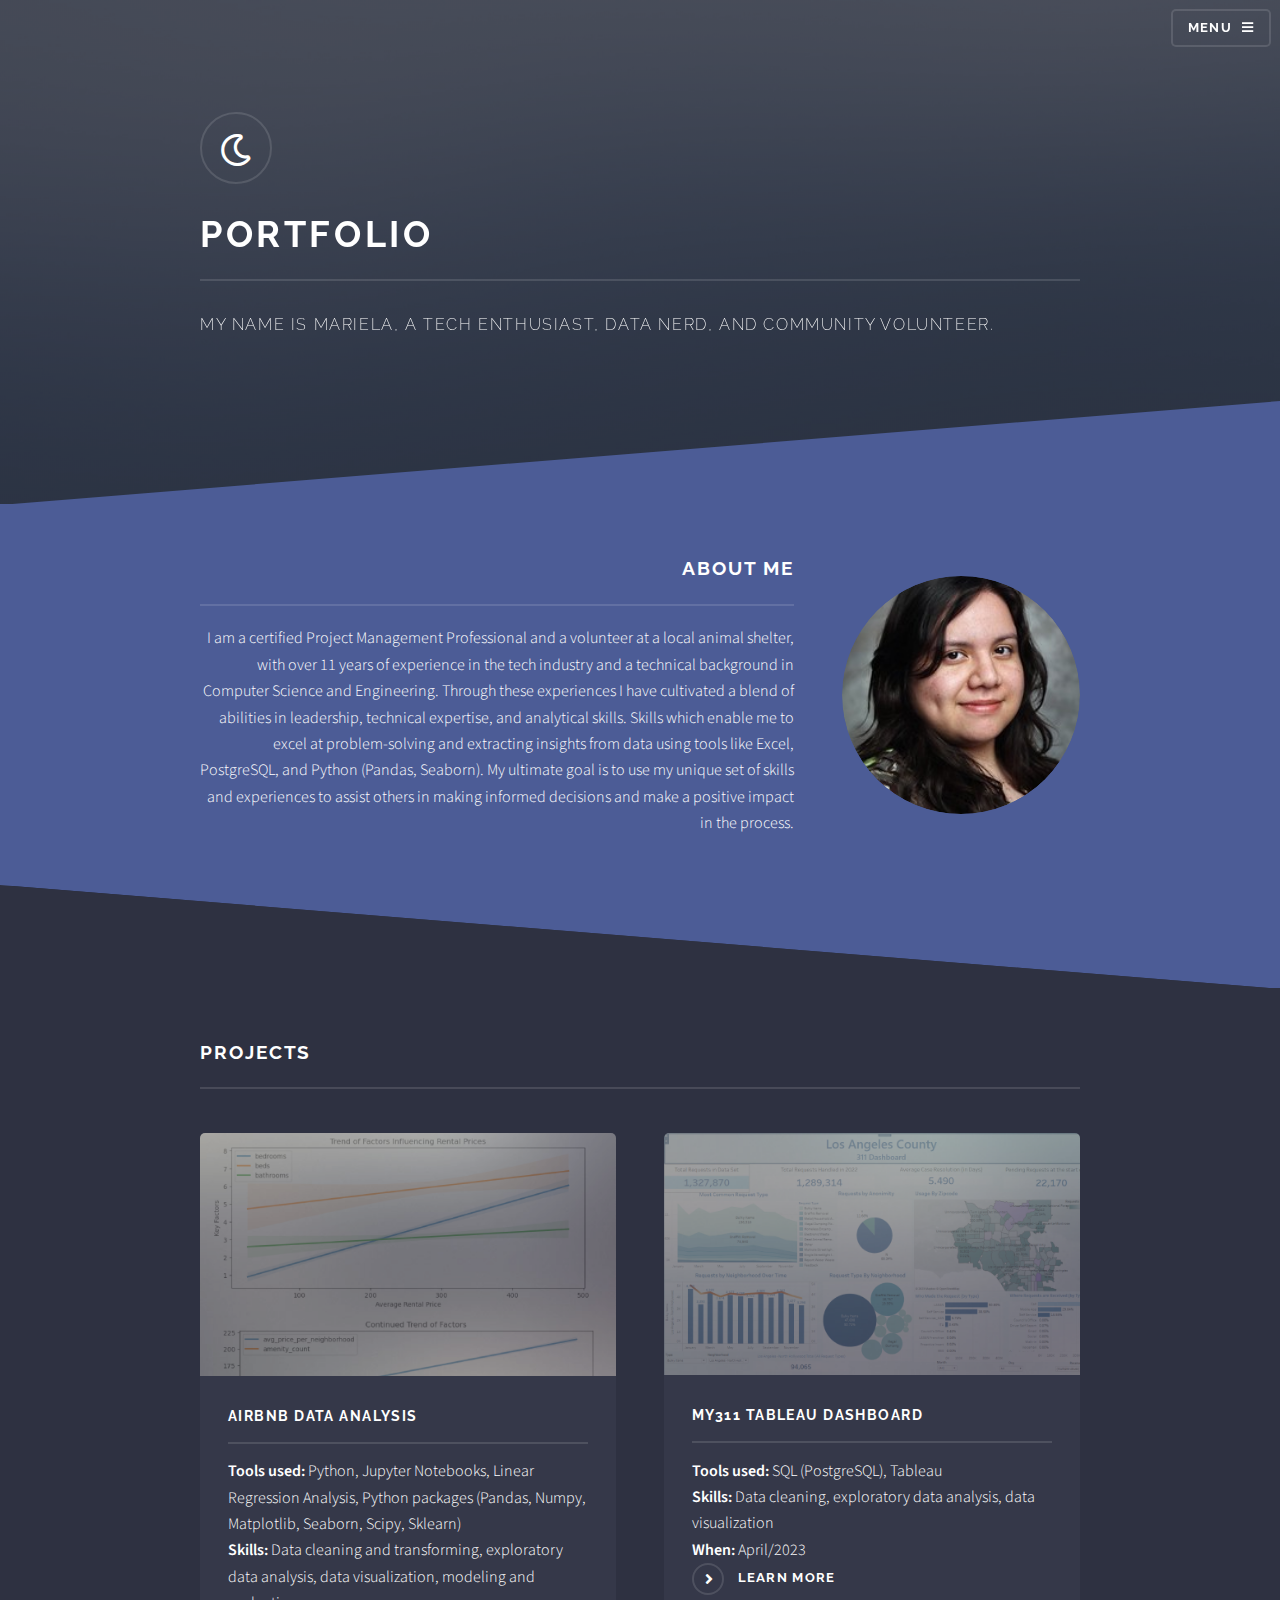
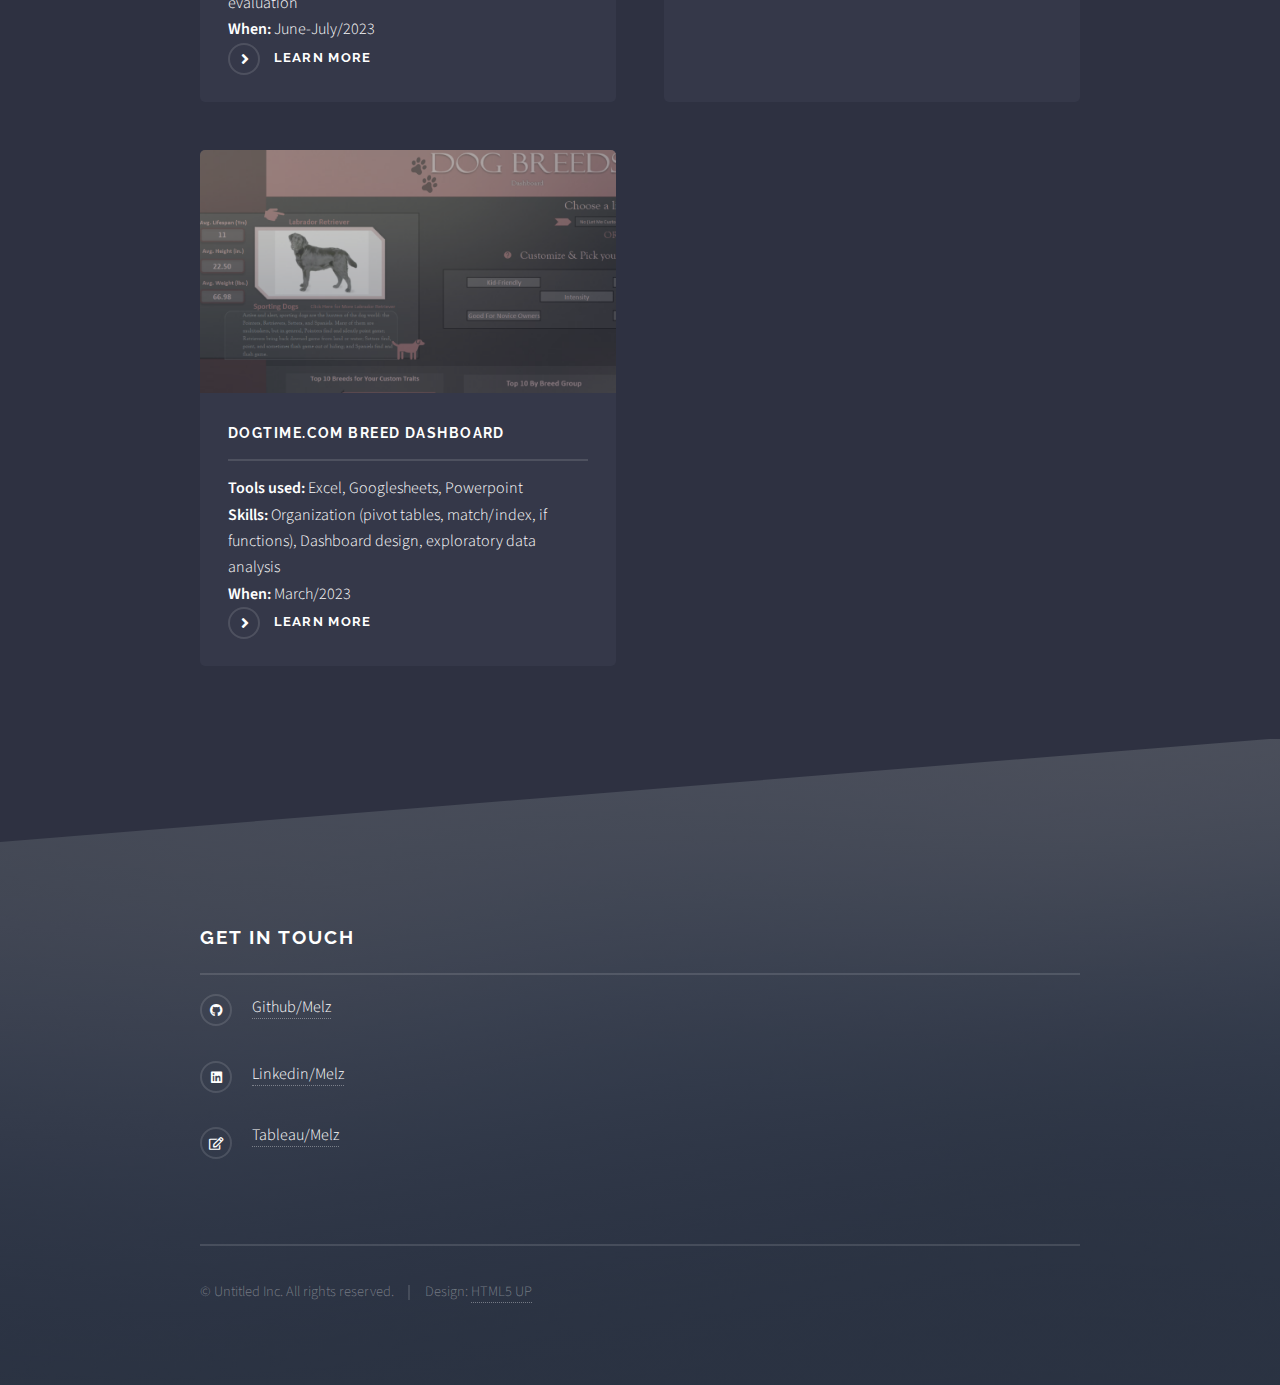
==== commit a2f717b3: "Update index.html" ====
--- a/index.html
+++ b/index.html
@@ -32,9 +32,9 @@
 							<h2>Menu</h2>
 							<ul class="links">
 								<li><a href="/">Home</a></li>
-								<li><a href="airbnb.html">AirBnB Analysis</a></li>
-								<li><a href="my311.html">My311 Dashboard</a></li>
-								<li><a href="BreedDashboard.html">DogTime Dashboard</a></li>
+								<li><a href="airbnb">AirBnB Analysis</a></li>
+								<li><a href="my311">My311 Dashboard</a></li>
+								<li><a href="BreedDashboard">DogTime Dashboard</a></li>
 								<!-- <li><a href="elements.html">Elements</a></li>-->
 								<!--<li><a href="#">Log In</a></li>-->
 								<!--<li><a href="#">Sign Up</a></li>-->
@@ -58,7 +58,7 @@
 						<!-- One -->
 							<section id="one" class="wrapper spotlight style1">
 								<div class="inner">
-									<a href="#" class="image"><img src="images/pic02.jpg" alt="" /></a>
+									<a href="#" class="image"><img src="images/me1.jpg" alt="" /></a>
 									<div class="content">
 										<h2 class="major">About Me</h2>
 										<p>I am a certified Project Management Professional and a volunteer at a local animal shelter, 
@@ -111,7 +111,7 @@
 											<b>Tools used:</b> Python, Jupyter Notebooks, Linear Regression Analysis, Python packages (Pandas, Numpy, Matplotlib, Seaborn, Scipy, Sklearn)
 											<br><b>Skills:</b> Data cleaning and transforming, exploratory data analysis, data visualization, modeling and evaluation
 											<br><b>When:</b> June-July/2023
-											<a href="airbnb.html"  target="_blank" class="special">Learn more</a>
+											<a href="airbnb"  target="_blank" class="special">Learn more</a>
 										</article>
 										<article>
 											<a href="https://public.tableau.com/app/profile/mariela.lopez/viz/my311_16806664034940/Dashboard1"  target="_blank" class="image"><img src="images/my311logo.png" alt="" /></a>
@@ -119,7 +119,7 @@
 											<b>Tools used:</b> SQL (PostgreSQL), Tableau
 											<br><b>Skills:</b> Data cleaning, exploratory data analysis, data visualization
 											<br><b>When:</b> April/2023
-											<a href="my311.html"  target="_blank" class="special">Learn more</a>
+											<a href="my311"  target="_blank" class="special">Learn more</a>
 										</article>
 										<article>
 											<a href="BreedDashboard.html" target="_blank" class="image"><img src="images/DBlogo.png" alt="" /></a>
@@ -127,7 +127,7 @@
 											<b>Tools used:</b> Excel, Googlesheets, Powerpoint
 											<br><b>Skills:</b> Organization (pivot tables, match/index, if functions), Dashboard design, exploratory data analysis
 											<br><b>When:</b> March/2023
-											<a href="BreedDashboard.html"  target="_blank" class="special">Learn more</a>
+											<a href="BreedDashboard"  target="_blank" class="special">Learn more</a>
 										</article>
 										<!--<article>
 											<a href="#" class="image"><img src="images/pic07.jpg" alt="" /></a>
@@ -198,4 +198,4 @@
 			<script src="assets/js/main.js"></script>
 
 	</body>
-</html>+</html>
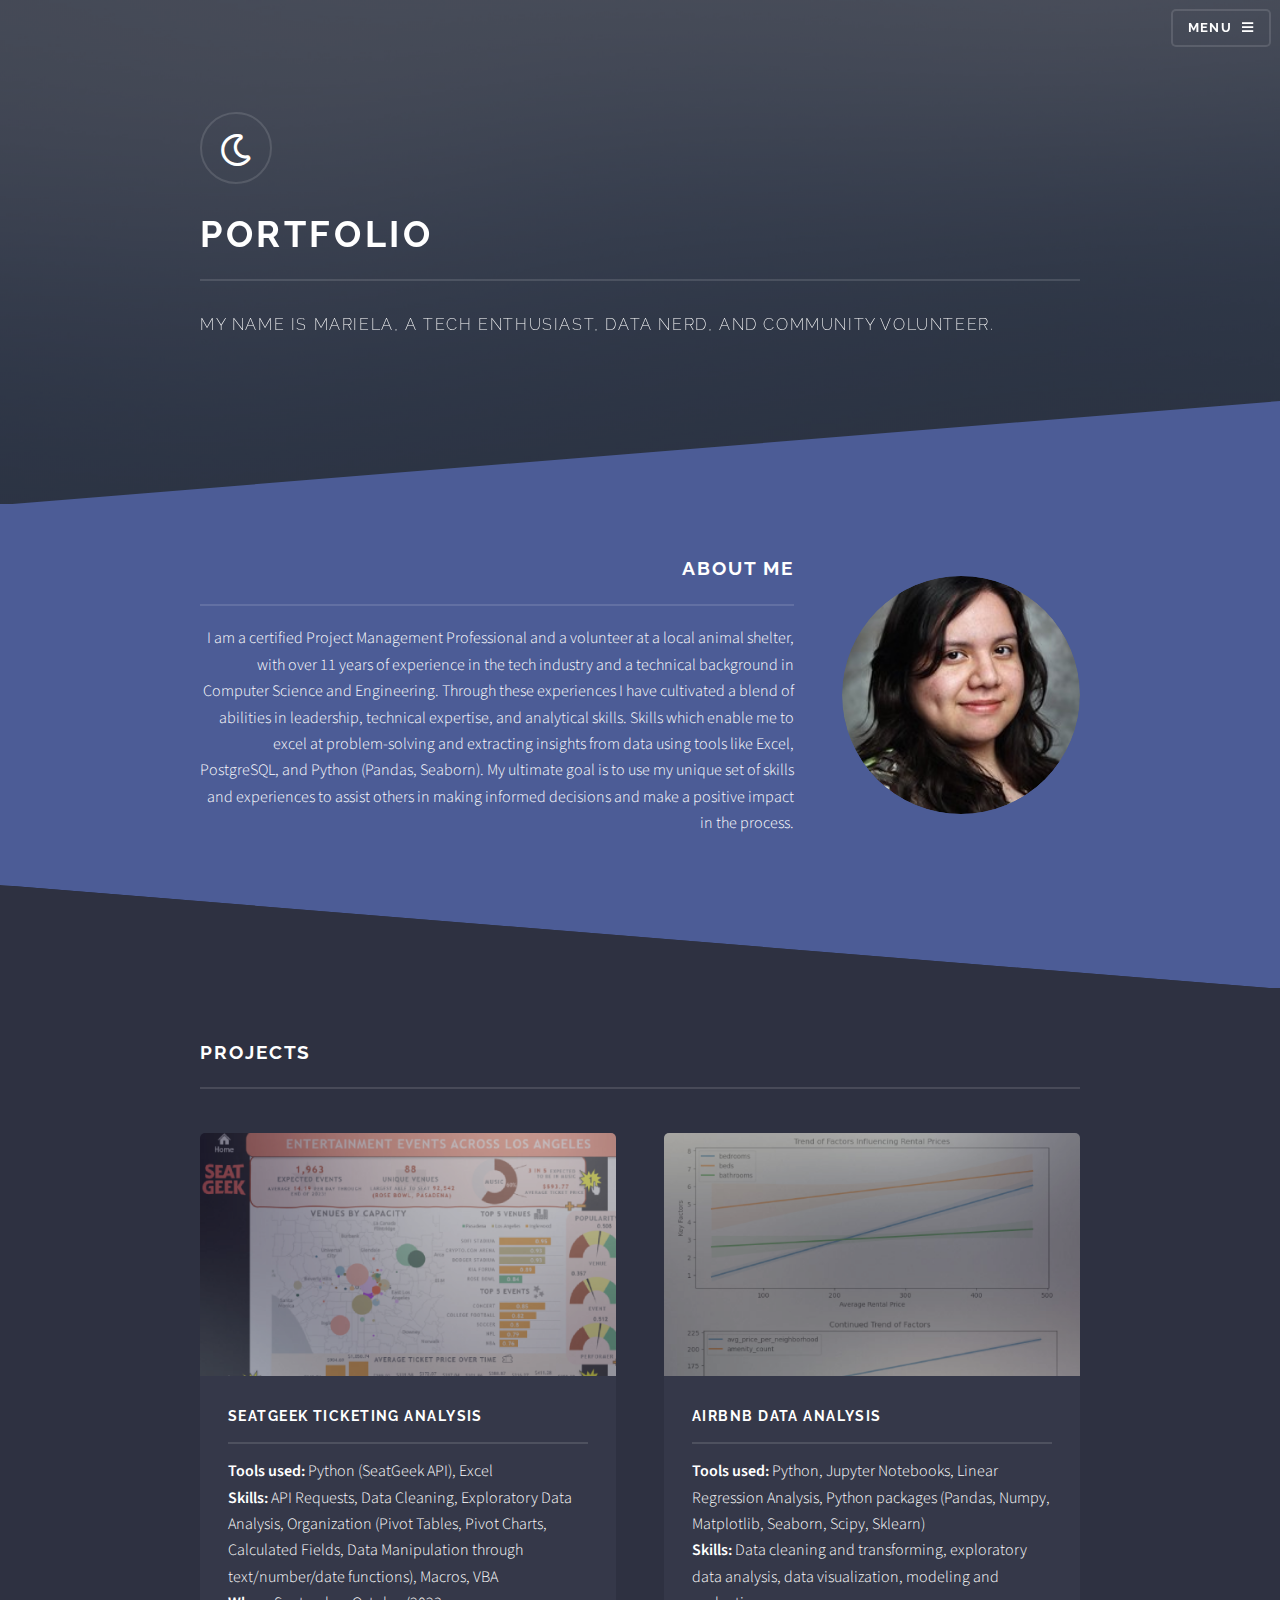
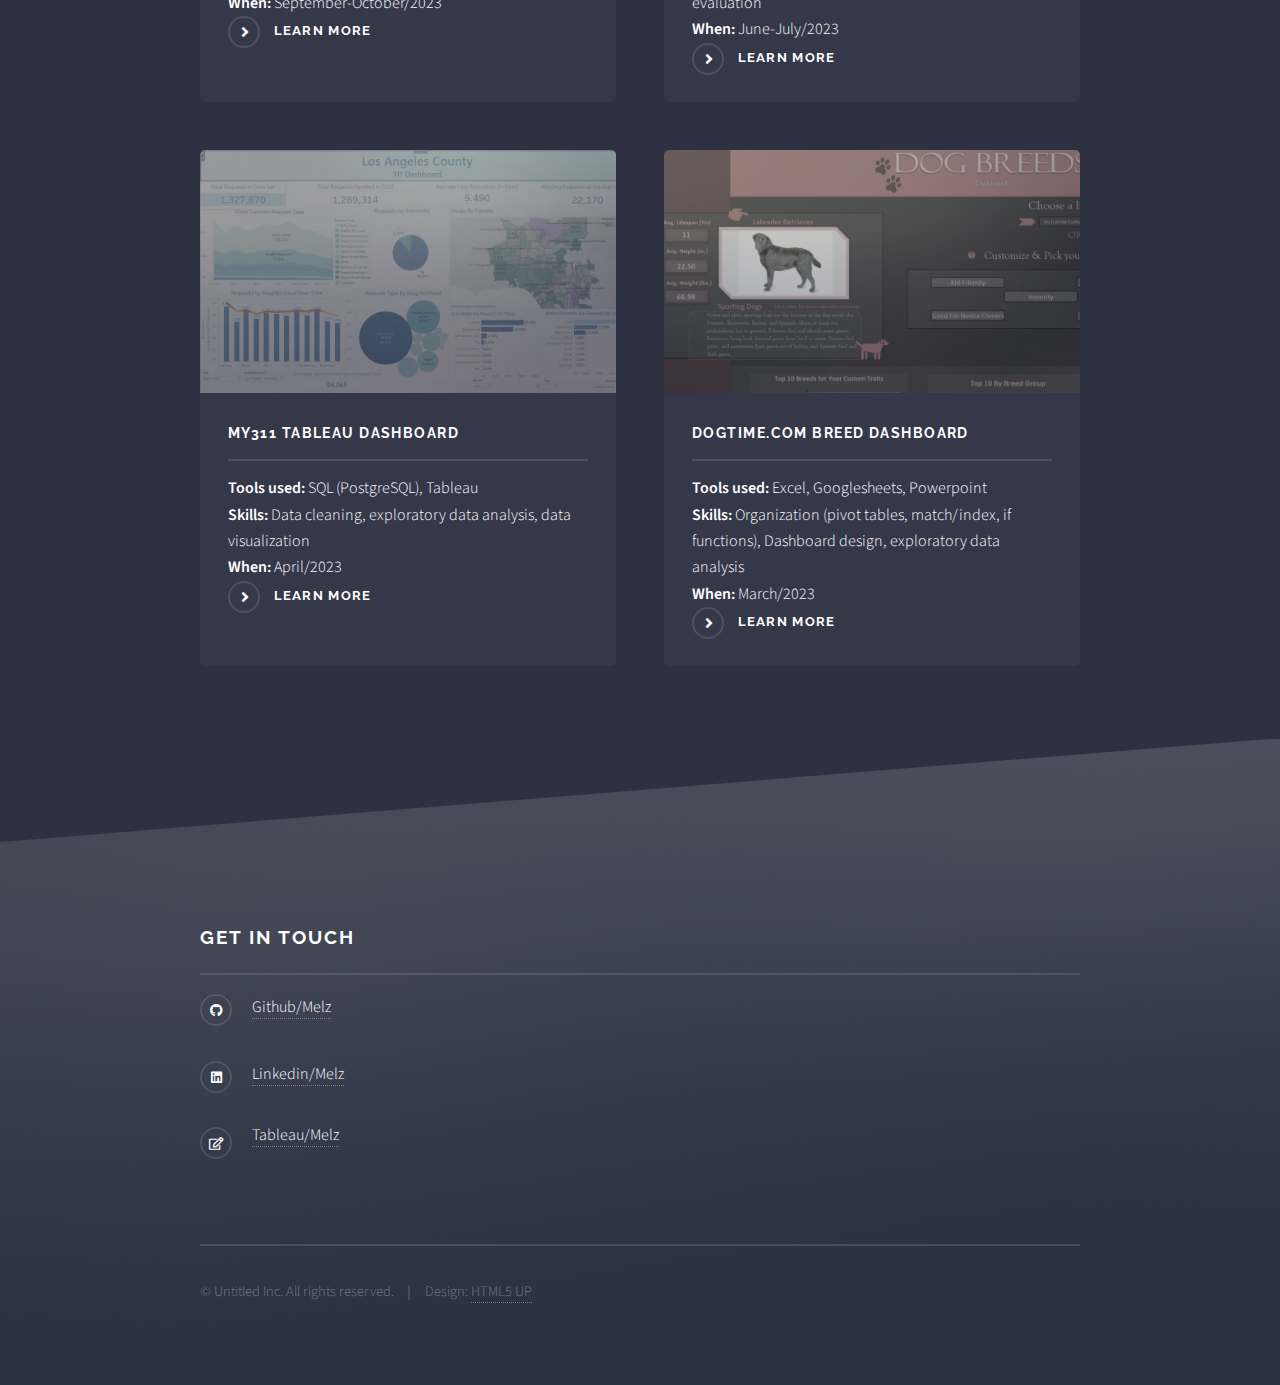
==== commit 1f5c8128: "Updating page with SeatGeek Project" ====
--- a/index.html
+++ b/index.html
@@ -32,6 +32,7 @@
 							<h2>Menu</h2>
 							<ul class="links">
 								<li><a href="/">Home</a></li>
+								<li><a href="ticketing.html">Ticketing Analysis</a></li>
 								<li><a href="airbnb">AirBnB Analysis</a></li>
 								<li><a href="my311">My311 Dashboard</a></li>
 								<li><a href="BreedDashboard">DogTime Dashboard</a></li>
@@ -105,6 +106,14 @@
 										Fusce tincidunt, nisl eget mattis egestas, purus ipsum consequat orci, sit amet lobortis lorem 
 										lacus in tellus. Sed ac elementum arcu. Quisque placerat auctor laoreet.</p>-->
 									<section class="features">
+										<article>
+											<a href="ticketing.html" target="_blank" class="image"><img src="images/seatgeeksnap.png" alt="" /></a>
+											<h3 class="major">SeatGeek Ticketing Analysis</h3>
+											<b>Tools used:</b> Python (SeatGeek API), Excel
+											<br><b>Skills:</b> API Requests, Data Cleaning, Exploratory Data Analysis, Organization (Pivot Tables, Pivot Charts, Calculated Fields, Data Manipulation through text/number/date functions), Macros, VBA
+											<br><b>When:</b> September-October/2023
+											<a href="ticketing.html"  target="_blank" class="special">Learn more</a>
+										</article>
 										<article>
 											<a href="#"  target="_blank" class="image"><img src="images/airbnblogo2.png" alt="" /></a>
 											<h3 class="major">AirBnb Data Analysis</h3>
